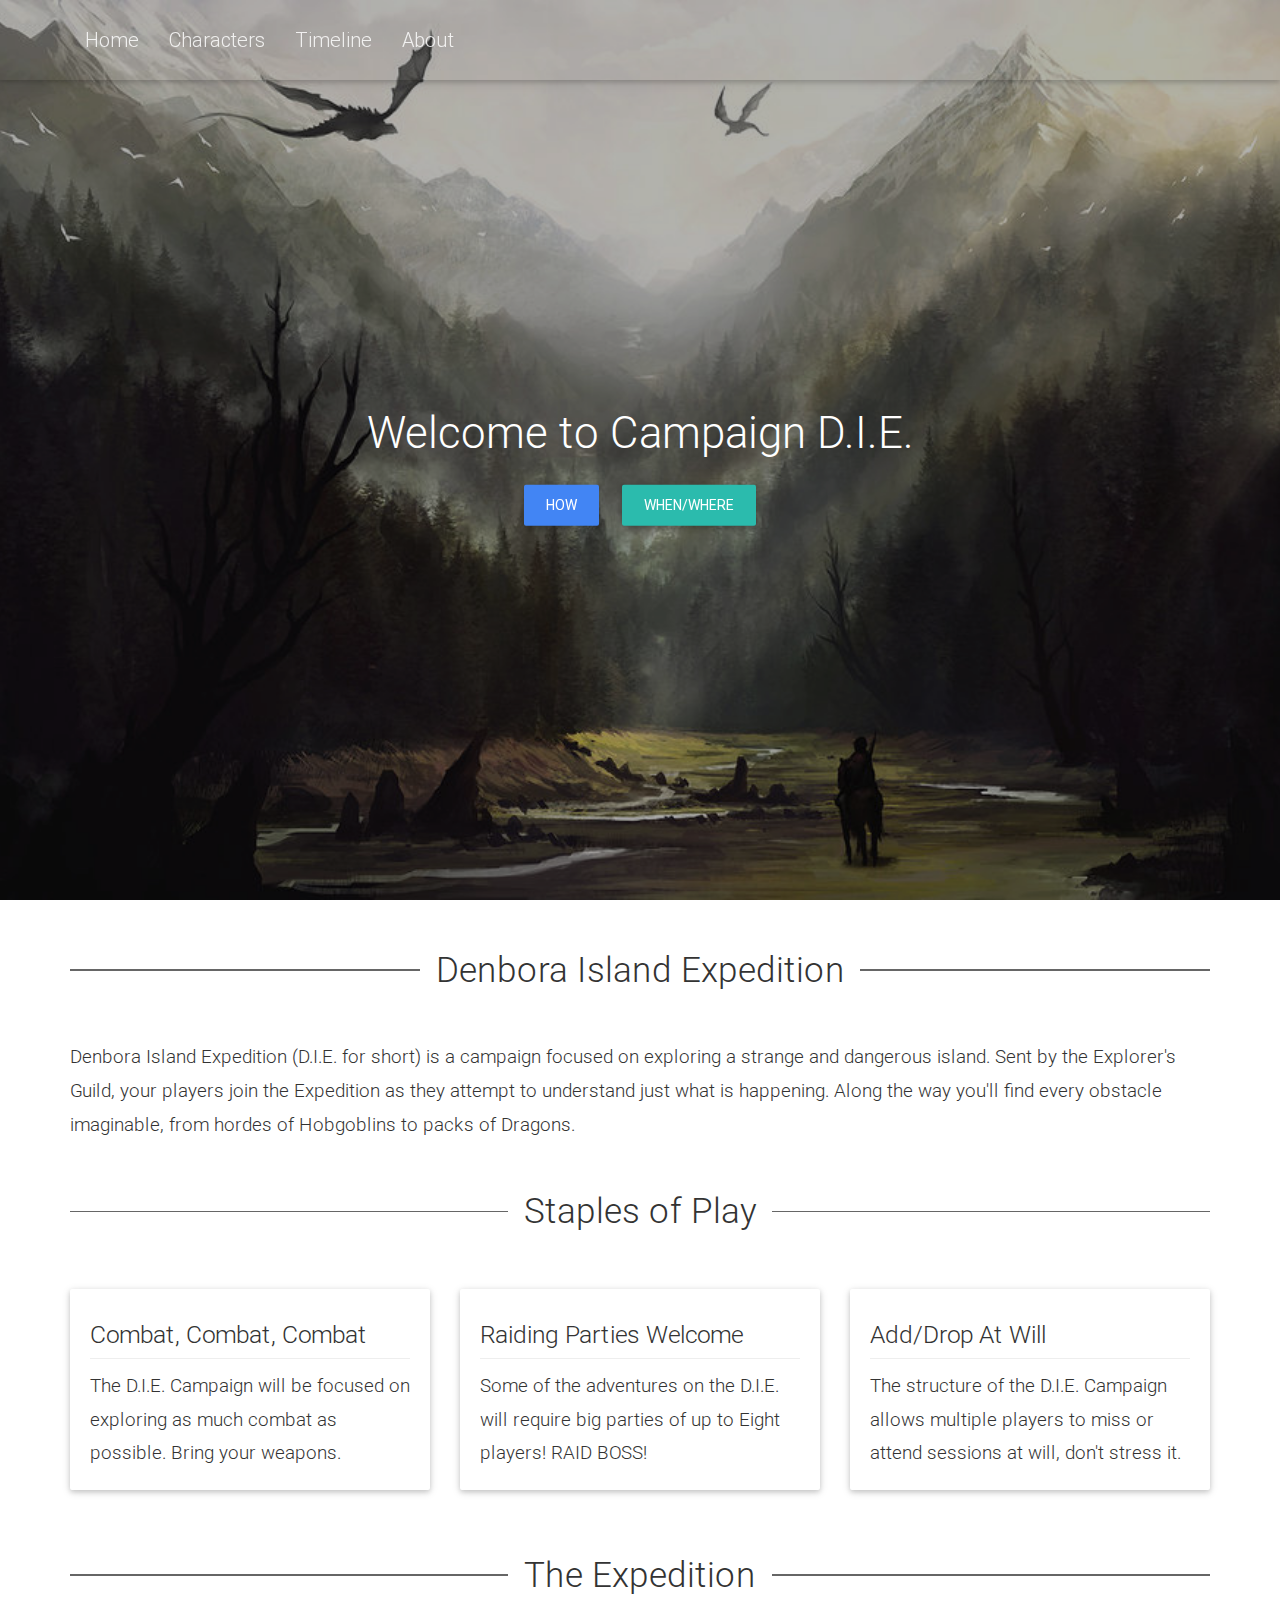
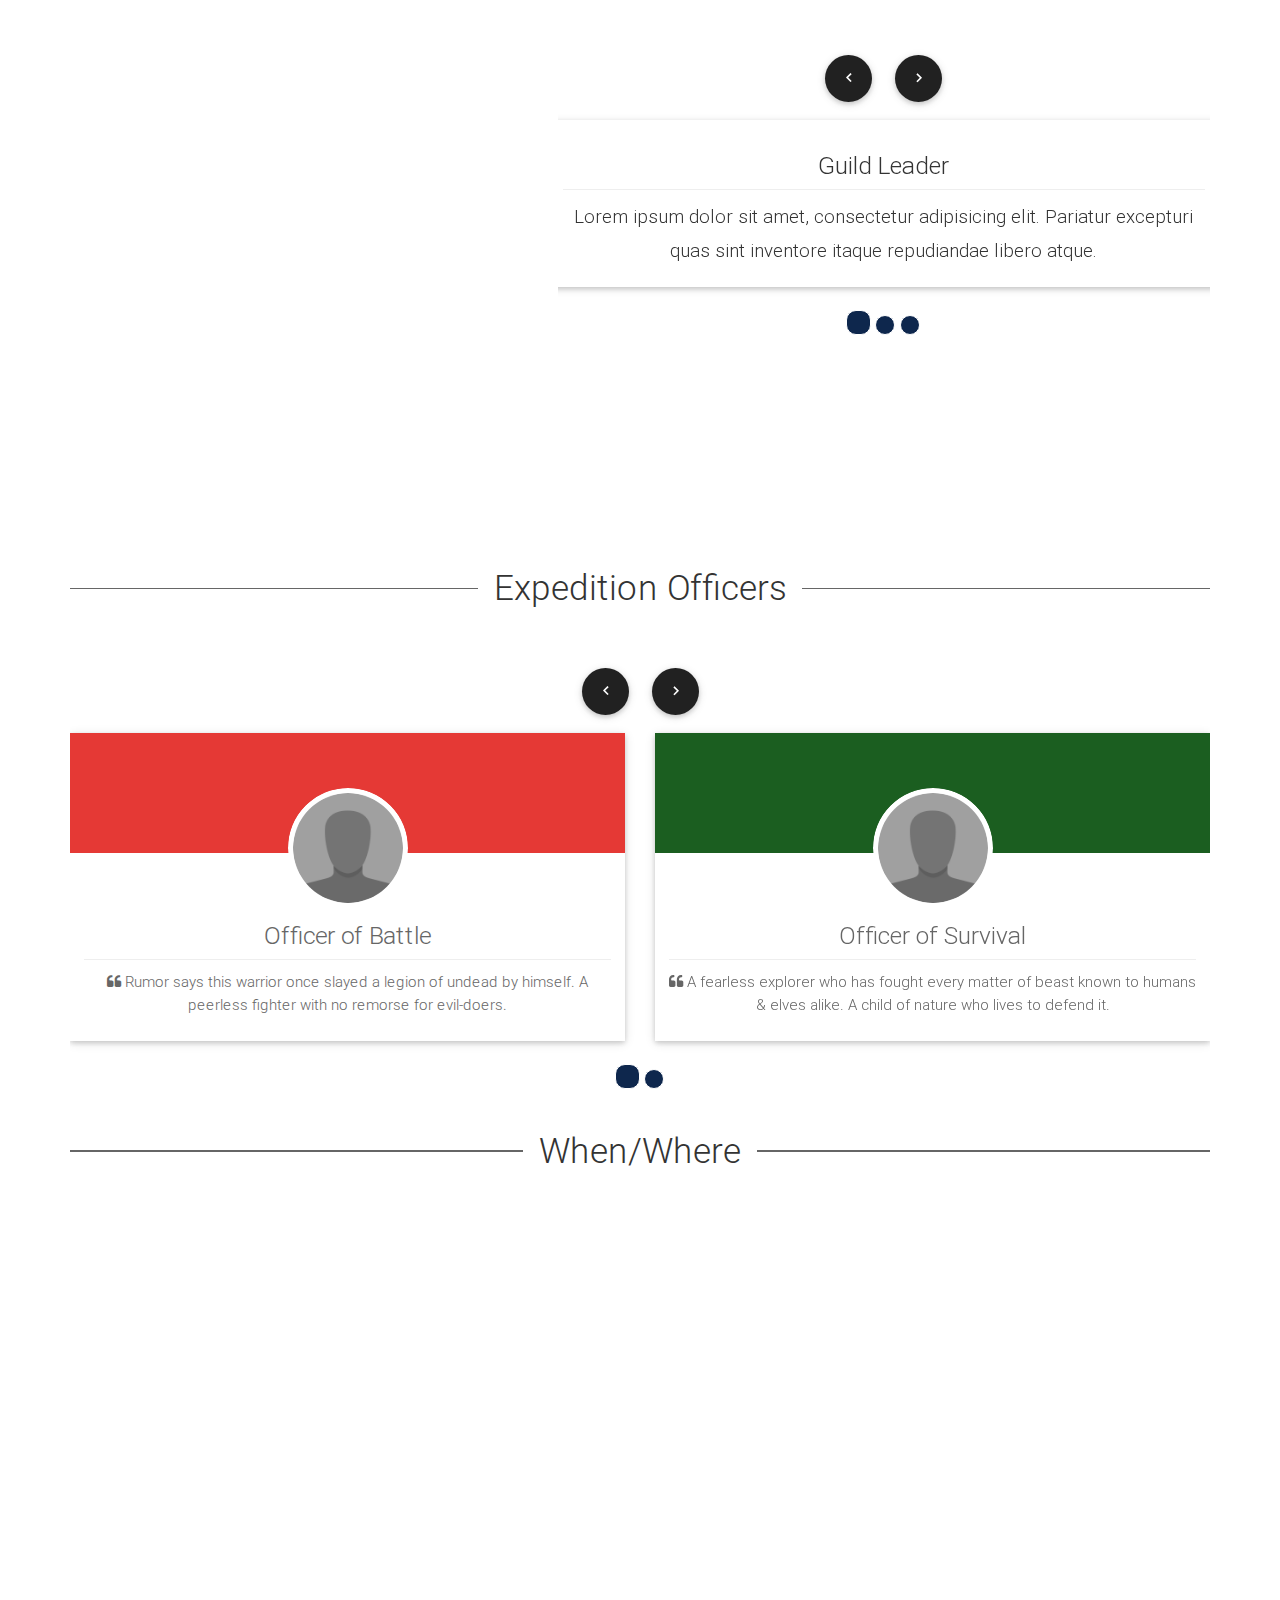
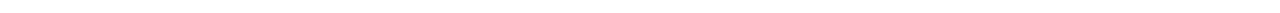
==== index.html @ 0992d79d "Final Layout?" ====
<!DOCTYPE html>
<html lang="en">

<head>
    <meta charset="utf-8">
    <meta http-equiv="X-UA-Compatible" content="IE=edge">
    <meta name="viewport" content="width=device-width, initial-scale=1">
    <title>Material Design for Bootstrap</title>

    <!-- Material Design Icons -->
    <link href="https://fonts.googleapis.com/icon?family=Material+Icons" rel="stylesheet">

    <!-- Font Awesome -->
    <link rel="stylesheet" href="https://maxcdn.bootstrapcdn.com/font-awesome/4.4.0/css/font-awesome.min.css">

    <!-- Bootstrap core CSS -->
    <link href="css/bootstrap.min.css" rel="stylesheet">

    <!-- Material Design Bootstrap -->
    <link href="css/mdb.css" rel="stylesheet">

    <!-- Template styles -->
    <link href="css/style.css" rel="stylesheet">

</head>

<body>

    <!--Navigation-->
    <nav class="navbar navbar-fixed-top z-depth-1" role="navigation">
      <div class="container">
          <div class="navbar-header">
              <button type="button" class="navbar-toggle collapsed" data-toggle="collapse" data-target="#bs-example-navbar-collapse-1">
                  <span class="sr-only">Toggle navigation</span>
                  <span class="icon-bar"></span>
                  <span class="icon-bar"></span>
                  <span class="icon-bar"></span>
              </button>

          </div>
          <div class="collapse navbar-collapse" id="bs-example-navbar-collapse-1">
              <ul class="nav navbar-nav">
                  <li><a href="index.html" class="waves-effect waves-light">Home</i></a></li>
                  <li><a href="characters.html" class="waves-effect waves-light">Characters</a></li>
                  <li><a href="timeline.html" class="waves-effect waves-light">Timeline</a></li>
                  <li><a href="about.html" class="waves-effect waves-light">About</a></li>
              </ul>
          </div>
      </div>
  </nav>
  <!--/.Navigation-->

    <!-- Intro image -->
    <section class="full-bg full-bg-img index-bg-img" id="sec-home">
      <div class="view">
          <div class="mask rgba-black-light">
              <div class="container">
                  <div class="verticalcenter text-center white-text">
                      <h3 class="wow fadeInDown">Welcome to Campaign D.I.E.</h3>
                      <!--Call to action buttons-->
                      <a href="#sec-info" class="btn btn-primary waves-effect waves-light wow fadeInLeft" data-wow-delay="0.2s"></i>How</a>
                      <a href="#sec-location" class="btn btn-default waves-effect waves-light wow fadeInRight" data-wow-delay="0.2s"></i>When/Where</a>
                  </div>
              </div>
          </div>
      </div>
    </section>
    <!--/. Intro image -->

    <!--Main container-->
    <div class="container">

      <!--Section: Welcome-->
      <section id="sec-welcome">
          <div class="divider-new">Denbora Island Expedition</div>
          <div>
            <p>Denbora Island Expedition (D.I.E. for short) is a campaign focused on exploring a strange and dangerous island.
              Sent by the Explorer's Guild, your players join the Expedition as they attempt to understand just what is happening.
              Along the way you'll find every obstacle imaginable, from hordes of Hobgoblins to packs of Dragons.</p>
          </div>

      </section>
      <!--/.Section: Welcome-->

        <!--Section: Best Features-->
        <section id="sec-staples">
            <div class="divider-new">Staples of Play</div>

            <div class="row">

                <!--First columnn-->
                <div class="col-md-4">
                    <!--Image Card-->
                    <div class="card hoverable">
                        <div class="card-image">
                            <div class="view overlay hm-white-slight z-depth-1">
                                <img src="http://mdbootstrap.com/images/reg/reg%20(2).jpg" class="img-responsive" alt="">
                                <a href="#">
                                    <div class="mask waves-effect"></div>
                                </a>
                            </div>
                        </div>
                        <div class="card-content">
                            <h5>Combat, Combat, Combat</h5>
                            <p>The D.I.E. Campaign will be focused on exploring as much combat as possible. Bring your weapons.</p>
                        </div>
                    </div>
                    <!--Image Card-->
                </div>
                <!--/.First columnn-->

                <!--Second columnn-->
                <div class="col-md-4">
                    <!--Image Card-->
                    <div class="card hoverable">
                        <div class="card-image">
                            <div class="view overlay hm-white-slight z-depth-1">
                                <img src="http://mdbootstrap.com/images/reg/reg%20(2).jpg" class="img-responsive" alt="">
                                <a href="#">
                                    <div class="mask waves-effect"></div>
                                </a>
                            </div>
                        </div>
                        <div class="card-content">
                            <h5>Raiding Parties Welcome</h5>
                            <p>Some of the adventures on the D.I.E. will require big parties of up to Eight players! RAID BOSS!</p>
                        </div>
                    </div>
                    <!--Image Card-->
                </div>
                <!--/.Second columnn-->

                <!--Third columnn-->
                <div class="col-md-4">
                    <!--Image Card-->
                    <div class="card hoverable">
                        <div class="card-image">
                            <div class="view overlay hm-white-slight z-depth-1">
                                <img src="http://mdbootstrap.com/images/reg/reg%20(2).jpg" class="img-responsive" alt="">
                                <a href="#">
                                    <div class="mask waves-effect"></div>
                                </a>
                            </div>
                        </div>
                        <div class="card-content">
                            <h5>Add/Drop At Will</h5>
                            <p>The structure of the D.I.E. Campaign allows multiple players to miss or attend sessions at will, don't stress it.</p>
                        </div>
                    </div>
                    <!--Image Card-->
                </div>
                <!--/.Third columnn-->
            </div>

        </section>
        <!--/.Section: Best Features-->

        <!--Section: Detailed info-->

        <section id="sec-info">
            <div class="divider-new">The Expedition</div>
            <div class="row">

                <!--First column-->
                <div class="col-md-5 wow slideInUp">
                    <h4>How does this work?</h4>
                    <hr>
                    <p>Lorem ipsum dolor sit amet, consectetur adipisicing elit. Accusantium ducimus, facilis sit numquam cum accusamus quo, aspernatur sequi perspiciatis obcaecati delectus explicabo corporis, exercitationem et sapiente dicta libero similique. Earum.</p>
                    <br>
                    <p>Lorem ipsum dolor sit amet, consectetur adipisicing elit. Accusantium ducimus, facilis sit numquam cum accusamus quo, aspernatur sequi perspiciatis obcaecati delectus explicabo corporis, exercitationem et sapiente dicta libero similique. Earum.</p>
                </div>
                <!--/.First column-->

                <!--Second column-->
                <div class="col-md-7">

                    <!-- Carousel -->
                    <div id="carousel-multi-item" class="carousel slide multiitem-car carousel-fade">
                        <div class="text-center">
                            <a class="btn-floating btn-small waves-effect waves-light grey darken-4" href="#carousel-multi-item" role="button" data-slide="prev"><i class="material-icons">keyboard_arrow_left</i></a>
                            <a class="btn-floating btn-small waves-effect waves-light grey darken-4" href="#carousel-multi-item" role="button" data-slide="next"><i class="material-icons">keyboard_arrow_right</i></a>
                        </div>
                        <!-- Indicators -->
                        <ol class="carousel-indicators">
                            <li data-target="#carousel-multi-item" data-slide-to="0" class="active">
                            </li>
                            <li data-target="#carousel-multi-item" data-slide-to="1"></li>
                            <li data-target="#carousel-multi-item" data-slide-to="2"></li>
                        </ol>

                        <!-- Wrapper for slides -->
                        <div class="carousel-inner">


                            <!-- First slide -->
                            <div class="item active">
                                <!-- Row -->
                                <div class="row text-center">
                                    <!-- Card -->
                                    <div class="col-sm12 item-card">
                                        <!--Image Card-->
                                        <div class="card hoverable">
                                            <div class="card-image">
                                                <div class="view overlay hm-white-slight z-depth-1">
                                                    <img src="http://mdbootstrap.com/images/reg/reg%20(2).jpg" class="img-responsive" alt="">
                                                    <a href="#">
                                                        <div class="mask waves-effect"></div>
                                                    </a>
                                                </div>
                                            </div>
                                            <div class="card-content">
                                                <h5>Guild Leader</h5>
                                                <p>Lorem ipsum dolor sit amet, consectetur adipisicing elit. Pariatur excepturi quas sint inventore itaque repudiandae libero atque. </p>
                                            </div>
                                        </div>
                                        <!--Image Card-->
                                    </div>
                                    <!-- /.Card -->
                                </div>
                                <!-- /.row -->
                            </div>
                            <!-- /.item -->

                            <!-- Second slide -->
                            <div class="item">
                                <!-- Row -->
                                <div class="row text-center">
                                    <!-- Card -->
                                    <div class="col-sm-12 item-card">
                                        <!--Image Card-->
                                        <div class="card hoverable">
                                            <div class="card-image">
                                                <div class="view overlay hm-white-slight z-depth-1">
                                                    <img src="http://mdbootstrap.com/images/reg/reg%20(24).jpg" class="img-responsive" alt="">
                                                    <a href="#">
                                                        <div class="mask waves-effect"></div>
                                                    </a>
                                                </div>
                                            </div>
                                            <div class="card-content">
                                                <h5>Card title</h5>
                                                <p>Lorem ipsum dolor sit amet, consectetur adipisicing elit. Pariatur excepturi quas sint inventore itaque repudiandae libero atque. </p>
                                            </div>
                                        </div>
                                        <!--Image Card-->
                                    </div>
                                    <!-- /.Card -->
                                </div>
                                <!-- /.row -->
                            </div>
                            <!-- /.item -->

                            <!-- Third slide -->
                            <div class="item">
                                <!-- Row -->
                                <div class="row text-center">
                                    <!-- Card -->
                                    <div class="col-sm-12 item-card">
                                        <!--Image Card-->
                                        <div class="card hoverable">
                                            <div class="card-image">
                                                <div class="view overlay hm-white-slight z-depth-1">
                                                    <img src="http://mdbootstrap.com/images/reg/reg%20(27).jpg" class="img-responsive" alt="">
                                                    <a href="#">
                                                        <div class="mask waves-effect"></div>
                                                    </a>
                                                </div>
                                            </div>
                                            <div class="card-content">
                                                <h5>Card title</h5>
                                                <p>Lorem ipsum dolor sit amet, consectetur adipisicing elit. Pariatur excepturi quas sint inventore itaque repudiandae libero atque. </p>
                                            </div>
                                        </div>
                                        <!--Image Card-->
                                    </div>
                                    <!-- /.Card -->
                                </div>
                                <!-- /.row -->
                            </div>
                            <!-- /.item -->

                        </div>
                        <!-- /.carousel-inner -->

                    </div>
                    <!-- /.carousel -->

                </div>
                <!--/.Second column-->

            </div>

        </section>
        <!--/.Section: Detailed info-->


        <!--Section: Testimonials-->
       <div class="divider-new">Expedition Officers</div>
       <section id="sec-testimonials">
           <!-- Carousel -->
           <div id="testimonials-carousel" class="carousel slide multiitem-car">
               <div class="text-center">
                   <a class="btn-floating btn-small waves-effect waves-light grey darken-4" href="#testimonials-carousel" role="button" data-slide="prev"><i class="material-icons">keyboard_arrow_left</i></a>
                   <a class="btn-floating btn-small waves-effect waves-light grey darken-4" href="#testimonials-carousel" role="button" data-slide="next"><i class="material-icons">keyboard_arrow_right</i></a>
               </div>
               <!-- Indicators -->
               <ol class="carousel-indicators">
                   <li data-target="#testimonials-carousel" data-slide-to="0" class="active">
                   </li>
                   <li data-target="#testimonials-carousel" data-slide-to="1"></li>
               </ol>

               <!-- Wrapper for slides -->
               <div class="carousel-inner">


                   <!-- First slide -->
                   <div class="item active">

                       <!-- Row -->
                       <div class="row text-center">
                           <!-- Card -->
                           <div class="col-sm-6 item-card">
                               <div class="testimonial-card z-depth-1 hoverable">
                                   <div class="card-up red darken-1">
                                   </div>
                                   <div class="avatar"><img src="assets/portraits/unknown.png" class="img-circle img-responsive">
                                   </div>
                                   <div class="card-content">
                                       <h5>Officer of Battle</h5>
                                       <p><i class="fa fa-quote-left"></i> Rumor says this warrior once slayed a legion of undead by himself. A peerless fighter with no remorse for evil-doers. </p></div>
                               </div>
                           </div>
                           <!-- /.Card -->

                           <!-- Card -->
                           <div class="col-sm-6 item-card  hidden-xs">
                               <div class="testimonial-card z-depth-1 hoverable">
                                   <div class="card-up green darken-4">
                                   </div>
                                   <div class="avatar"><img src="assets/portraits/unknown.png" class="img-circle img-responsive">
                                   </div>
                                   <div class="card-content">
                                       <h5>Officer of Survival</h5>
                                       <p><i class="fa fa-quote-left"></i> A fearless explorer who has fought every matter of beast known to humans & elves alike. A child of nature who lives to defend it. </p></div>
                               </div>
                           </div>
                           <!-- /.Card -->
                       </div>
                       <!-- /.row -->

                   </div>
                   <!-- /.item -->

                   <!-- Second slide -->
                   <div class="item">
                       <!-- Row -->
                       <div class="row text-center">
                           <!-- Card -->
                           <div class="col-sm-4 item-card">
                               <div class="testimonial-card z-depth-1 hoverable">
                                   <div class="card-up grey darken-2">
                                   </div>
                                   <div class="avatar"><img src="assets/portraits/unknown.png" class="img-circle img-responsive">
                                   </div>
                                   <div class="card-content">
                                       <h5>Officer of Secrets</h5>
                                       <p><i class="fa fa-quote-left"></i> Vague rumors and whispers suggest the guild has a strange collection of officers...</p>                                   </div>
                               </div>
                           </div>
                           <!-- /.Card -->

                           <!-- Card -->
                           <div class="col-sm-4 item-card  hidden-xs">
                               <div class="testimonial-card z-depth-1 hoverable">
                                   <div class="card-up purple">
                                   </div>
                                   <div class="avatar"><img src="assets/portraits/unknown.png" class="img-circle img-responsive">
                                   </div>
                                   <div class="card-content">
                                       <h5>Officer of Biology</h5>
                                       <p><i class="fa fa-quote-left"></i> Vague rumors and whispers suggest the guild has a strange collection of officers...</p>                                   </div>
                               </div>
                           </div>
                           <!-- /.Card -->

                           <!-- Card -->
                           <div class="col-sm-4 item-card  hidden-xs">
                               <div class="testimonial-card z-depth-1 hoverable">
                                   <div class="card-up yellow darken-3">
                                   </div>
                                   <div class="avatar"><img src="assets/portraits/unknown.png" class="img-circle img-responsive">
                                   </div>
                                   <div class="card-content">
                                       <h5>Officer of the Treasury</h5>
                                       <p><i class="fa fa-quote-left"></i> Vague rumors and whispers suggest the guild has a strange collection of officers...</p>                                   </div>
                               </div>
                           </div>
                           <!-- /.Card -->
                       </div>
                       <!-- /.row -->
                   </div>
                   <!-- /.item -->
               </div>
               <!-- /.carousel-inner -->

           </div>
           <!-- /.carousel -->

       </section>
       <!--Section: Testimonials-->

        <!--Section: Contact-->
        <div class="divider-new">When/Where</div>
        <section id="sec-location">

            <!--Contact Form-->
            <!-- Main forms row -->
            <div class="row wow fadeIn">
                <div class="col-md-8">
                    <div id="map-container" class="card-panel hoverable wow fadeInUp" style="height: 300px"></div>
                </div>
                <!-- Contact details -->
                <div class="col-md-4 text-center">
                    <ul class="contact-data">
                        <li class="wow fadeInUp" data-wow-delay="0.2s"><a href="https://www.google.com/maps/place/meltmedia/@33.4305015,-111.9590827,17z/data=!3m1!4b1!4m2!3m1!1s0x872b123ffa17df11:0x911fa4b39b591145" target="_blank" class="btn-floating btn-small waves-effect waves-light blue-grey"><i class="material-icons">pin_drop</i></a>
                            <p>1255 W Rio Salado Pkwy, Tempe, 85281</p>
                        </li>

                        <li class="wow fadeInUp" data-wow-delay="0.3s"><a class="btn-floating btn-small waves-effect waves-light blue-grey" data-toggle="modal" data-target="#contact-form"><i class="material-icons">query_builder</i></a>
                            <p>Sundays 12-5pm</p>
                        </li>

                        <li class="wow fadeInUp" data-wow-delay="0.4s"><a class="btn-floating btn-small waves-effect waves-light blue-grey" data-toggle="modal" data-target="#contact-form"><i class="material-icons">phone</i></a>
                            <p>480 269 5873</p>
                        </li>
                    </ul>
                </div>
            </div>
            <!--/. Main row -->
        </section>
        <!--Section: Contact-->

        <br>
        <br>
        <br>
    </div>
    <!--/.Main container-->

    <!-- SCRIPTS -->

    <!-- JQuery -->
    <script type="text/javascript" src="js/jquery.min.js"></script>

    <!-- Bootstrap core JavaScript -->
    <script type="text/javascript" src="js/bootstrap.min.js"></script>

    <!-- Material Design Bootstrap -->
    <script type="text/javascript" src="js/mdb.js"></script>

    <!--Google Maps-->
    <script src="http://maps.google.com/maps/api/js?sensor=false"></script>
    <script>
        function init_map() {
            var var_location = new google.maps.LatLng(33.430287, -111.956620);

            var var_mapoptions = {
                center: var_location,
                zoom: 16
            };

            var var_marker = new google.maps.Marker({
                position: var_location,
                map: var_map,
                title: "New York"
            });

            var var_map = new google.maps.Map(document.getElementById("map-container"),
                var_mapoptions);

            var_marker.setMap(var_map);
        }

        google.maps.event.addDomListener(window, 'load', init_map);
    </script>

    <!--Animations initialization-->
    <script>
        new WOW().init();
    </script>

</body>

</html>
---- css/style.css ----
/*!
 *
 *
 * Material Design for Bootstrap
 * www.mdbootstrap.com
 *
 *
 */

html,
body {
  height: 100%;
  margin: 0;
  padding: 0;
}

.base-bg-img {
  background: url("../assets/images/explore.jpg") no-repeat center center fixed;
}

.index-bg-img {
  background: url("../assets/images/mountains.jpg") no-repeat center center fixed;
}

.character-bg-img {
  background: url("../assets/images/party.jpg") no-repeat center center fixed;
}

.full-bg {
  -webkit-background-size: cover;
  -moz-background-size: cover;
  -o-background-size: cover;
  background-size: cover;
  height: 100%;
  width: 100%;
}

@media only screen and (max-width: 768px) {
  .full-bg-img, .view {
    height: auto;
    position: relative;
    text-align: center;
  }

.full-bg .verticalcenter, .view .verticalcenter {
    top: none;
    margin-top: 40px;
    -webkit-transform: none;
    -o-transform: none;
    transform: none;
  }
  .full-bg .container, .view .container {
    padding-top: 30px;
  }
}

.top-nav-collapse {
  background-color: #00796b;
}

.top-nav-collapse .nav li a {
  color: #fff;
}

@media only screen and (max-width: 768px) {
  .navbar {
    background-color: #405C84;
  }
  .navbar .navbar-nav > li > a {
    padding-top: 10px;
    padding-bottom: 10px;
    color: #fff;
  }
}

.pt-color {
  background-color: #405C84 !important;
}

.st-color {
  background-color: #0E274D !important;
}

.btn-ptc {
  background-color: #405C84 !important;
}

.btn-ptc:hover {
  background-color: #5174a6 !important;
}

.btn-ptc:focus {
  background-color: #5174a6 !important;
}

.btn-stc {
  background-color: #0E274D !important;
}

.btn-stc:hover {
  background-color: #163d78 !important;
}

.btn-stc:focus {
  background-color: #163d78 !important;
}

.btn-floating,
.carousel-indicators li {
  background-color: #0E274D !important;
}

.testimonial-card, .character-card {
    margin: .5rem 0 1rem;
    position: relative;
    background-color: #fff
}

.testimonial-card .avatar {
    border-radius: 50%;
    display: block;
    margin: -65px auto 0;
    width: 120px
}

.testimonial-card .avatar img, .character-card .avatar img{
    border: 5px solid #fff;
    background: #FFF;
    width: 100%
}

.testimonial-card .card-content {
    padding: 1em;
    color: #666;
    background-color: #fff;
    text-align: center
}

.character-card .card-content {
    padding: 1em;
    color: #666;
    background-color: #fff;
    text-align: center;
}

.testimonial-card .card-content h5 {
    margin-top: 0;
    padding-bottom: 10px;
    border-bottom: 1px solid #eee
}

.testimonial-card .card-content p,.character-card .card-content p  {
    font-size: 15px;
    line-height: 1.571428;
    font-weight: 300
}

.testimonial-card .avatar, .testimonial-card .card-up {
    overflow: hidden;
    height: 120px;
}

.character-card .avatar, .character-card .card-up {
    overflow: hidden;
    height: 120px;
}

.character-card .avatar {
    border-radius: 50%;
    display: block;
    margin: -85px auto 0;
    width: 120px;
}

.character-card .card-avatar h5 {
    padding-bottom: 10px;
    padding-top: 10px;
}

.character-card .card-content h5 {
  margin-top: 0;
  padding-bottom: 10px;
  border-bottom: 1px solid #eee
}

.multiitem-car {
    margin-bottom: 5em;
}

.multiitem-car .carousel-indicators {
    margin-bottom: -2em;
}

.multiitem-car .carousel-indicators .active {
    height: 25px;
    width: 25px;
    background-color: #000;
}

.multiitem-car .carousel-indicators li {
    height: 20px;
    width: 20px;
    background-color: #000;
    margin-bottom: -30px;
}
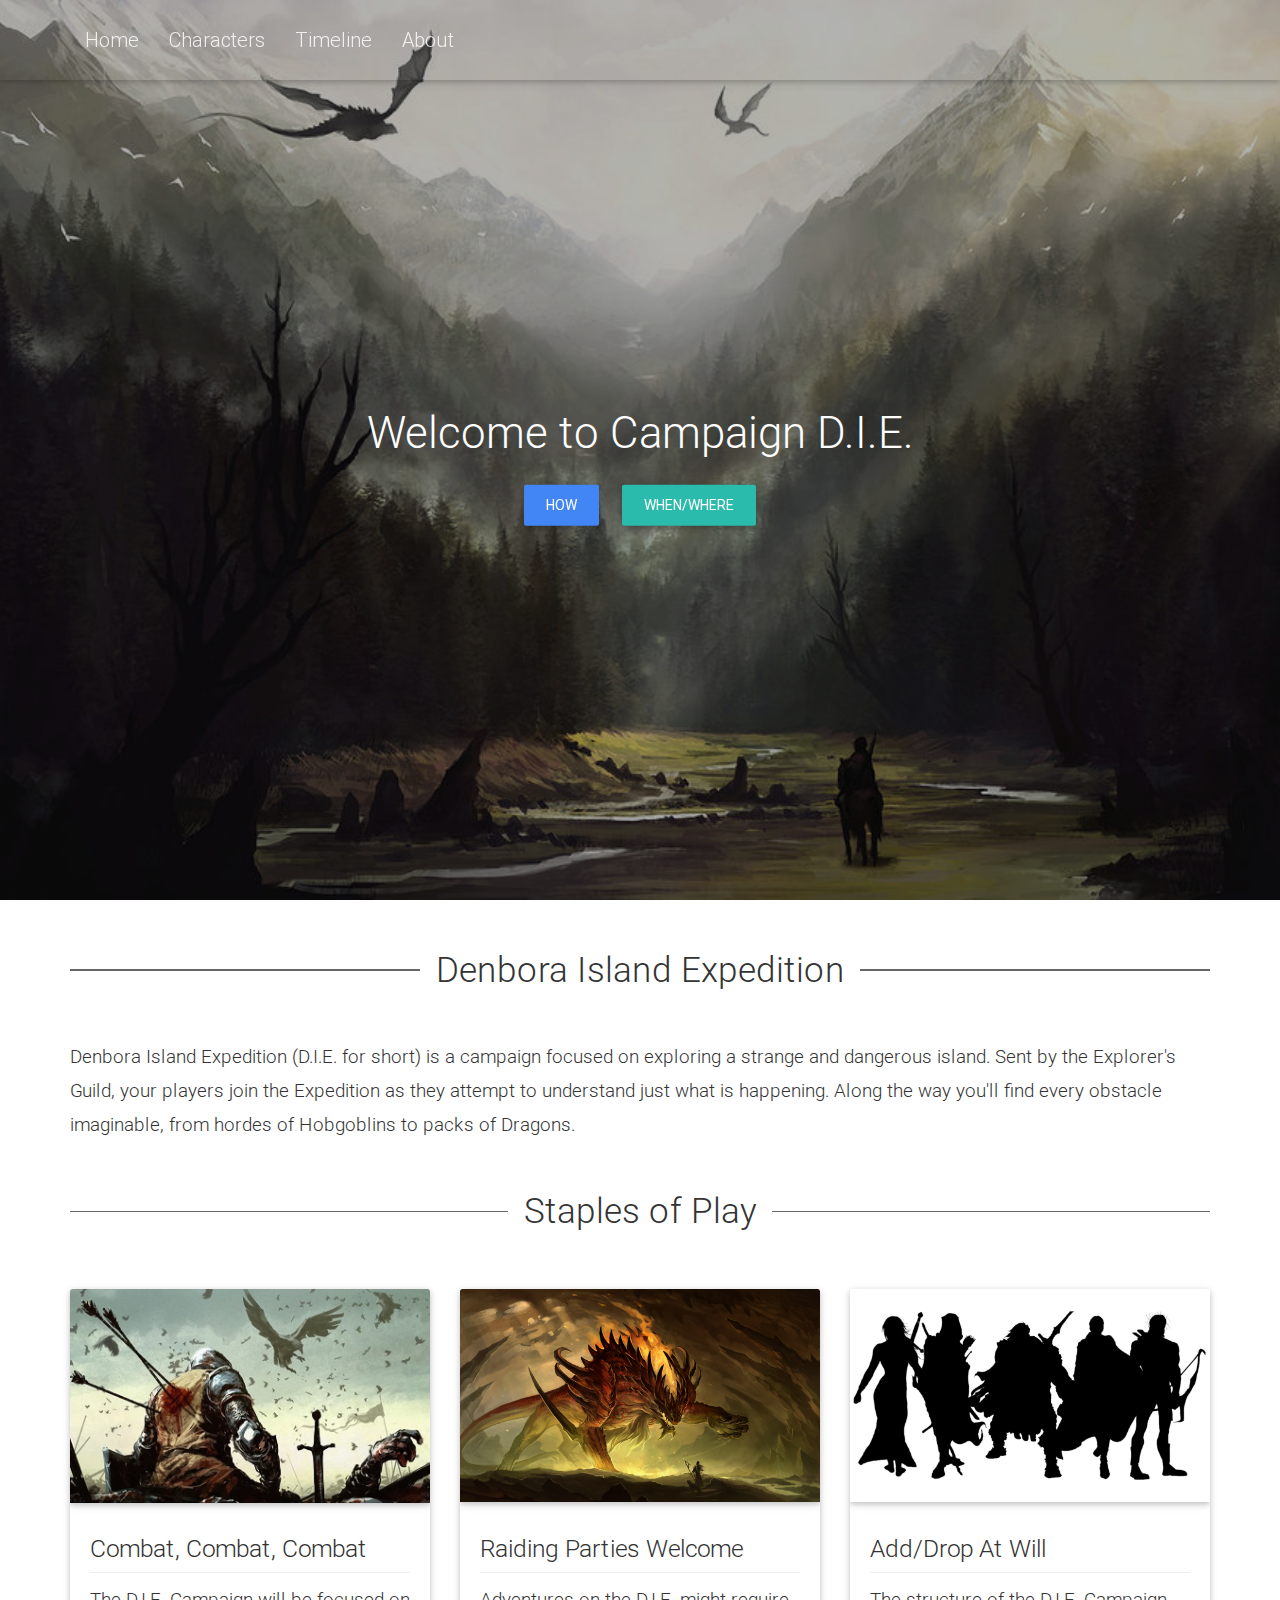
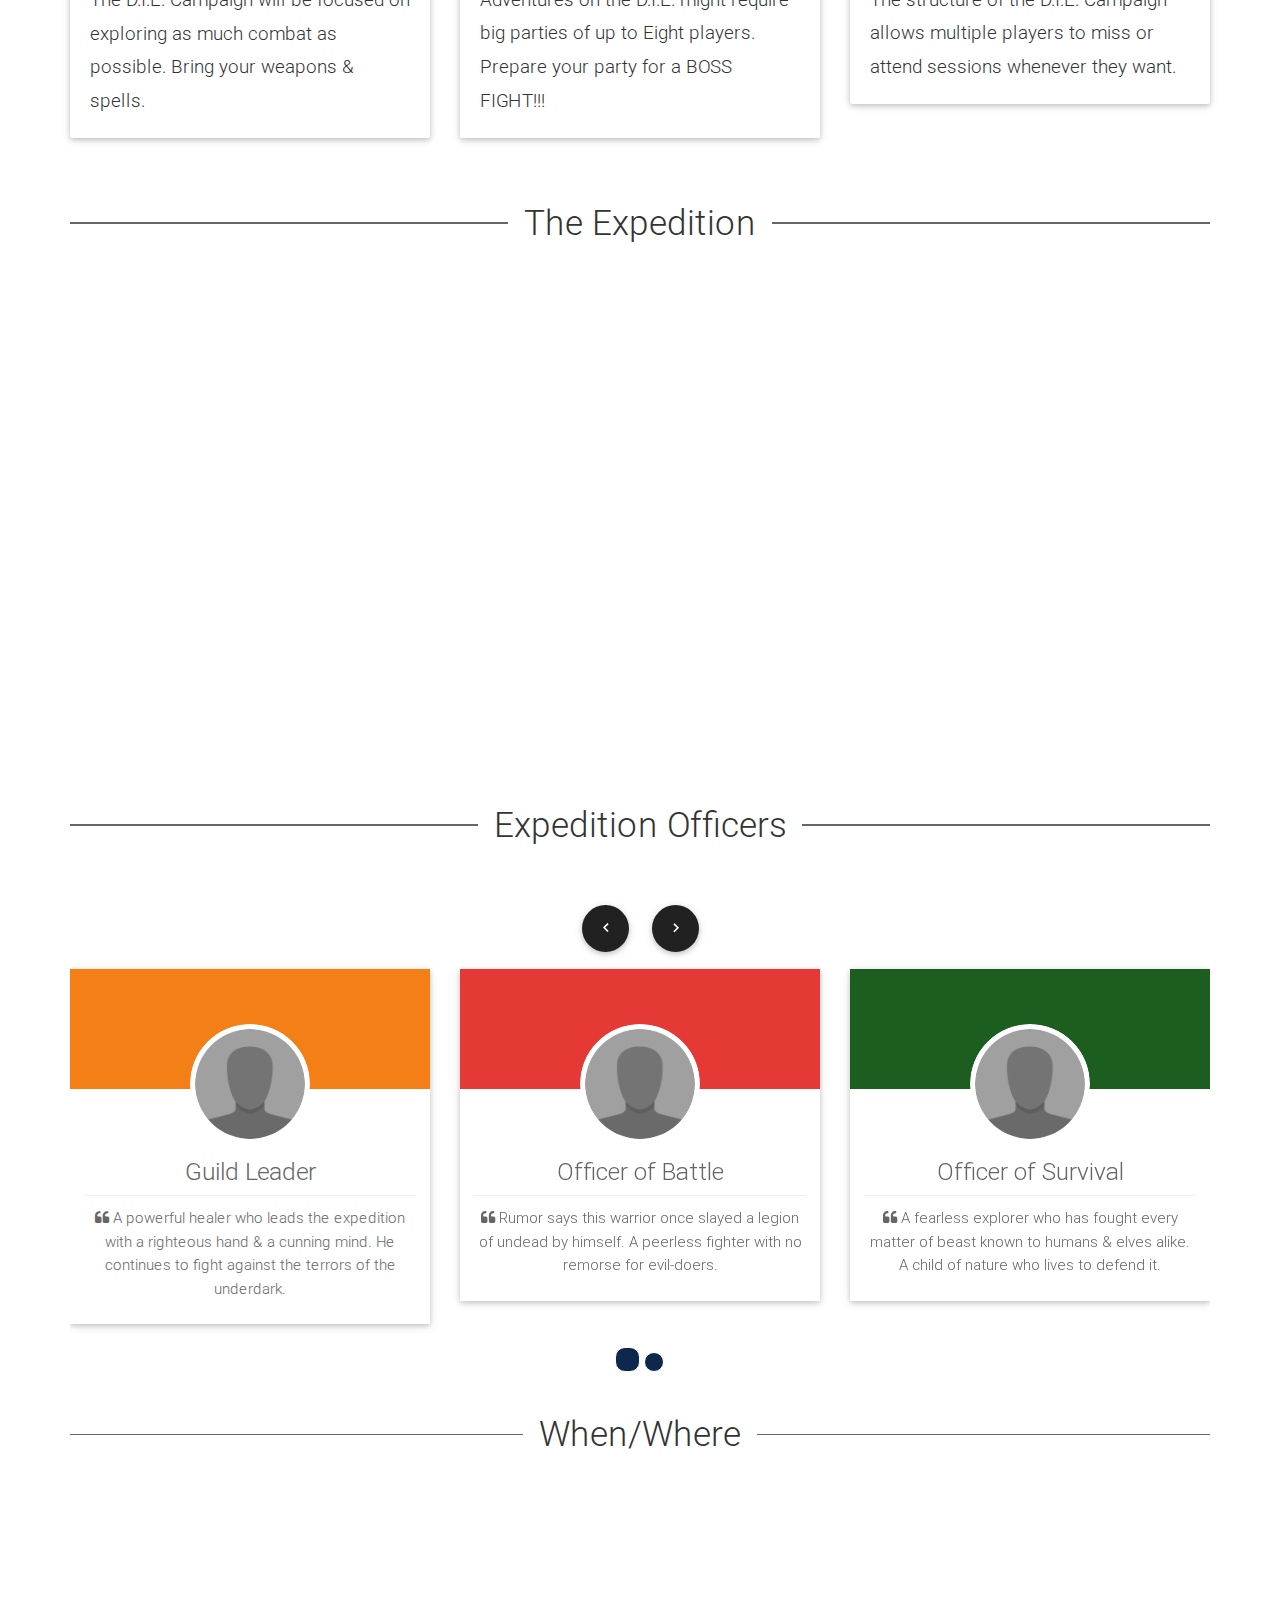
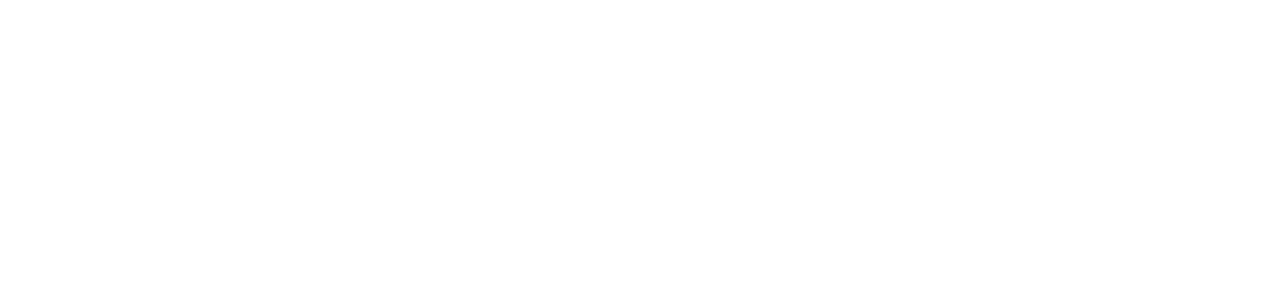
==== commit bfae7068: "Final Touches" ====
--- a/index.html
+++ b/index.html
@@ -9,6 +9,8 @@
 
     <!-- Material Design Icons -->
     <link href="https://fonts.googleapis.com/icon?family=Material+Icons" rel="stylesheet">
+
+    <link rel='shortcut icon' type='image/x-icon' href='/favicon.ico' />
 
     <!-- Font Awesome -->
     <link rel="stylesheet" href="https://maxcdn.bootstrapcdn.com/font-awesome/4.4.0/css/font-awesome.min.css">
@@ -94,7 +96,7 @@
                     <div class="card hoverable">
                         <div class="card-image">
                             <div class="view overlay hm-white-slight z-depth-1">
-                                <img src="http://mdbootstrap.com/images/reg/reg%20(2).jpg" class="img-responsive" alt="">
+                                <img src="assets/images/combat4.jpg" class="img-responsive" alt="">
                                 <a href="#">
                                     <div class="mask waves-effect"></div>
                                 </a>
@@ -102,7 +104,7 @@
                         </div>
                         <div class="card-content">
                             <h5>Combat, Combat, Combat</h5>
-                            <p>The D.I.E. Campaign will be focused on exploring as much combat as possible. Bring your weapons.</p>
+                            <p>The D.I.E. Campaign will be focused on exploring as much combat as possible. Bring your weapons & spells.</p>
                         </div>
                     </div>
                     <!--Image Card-->
@@ -115,7 +117,7 @@
                     <div class="card hoverable">
                         <div class="card-image">
                             <div class="view overlay hm-white-slight z-depth-1">
-                                <img src="http://mdbootstrap.com/images/reg/reg%20(2).jpg" class="img-responsive" alt="">
+                                <img src="assets/images/boss.jpg" class="img-responsive" alt="">
                                 <a href="#">
                                     <div class="mask waves-effect"></div>
                                 </a>
@@ -123,7 +125,7 @@
                         </div>
                         <div class="card-content">
                             <h5>Raiding Parties Welcome</h5>
-                            <p>Some of the adventures on the D.I.E. will require big parties of up to Eight players! RAID BOSS!</p>
+                            <p>Adventures on the D.I.E. might require big parties of up to Eight players. Prepare your party for a BOSS FIGHT!!!</p>
                         </div>
                     </div>
                     <!--Image Card-->
@@ -136,7 +138,7 @@
                     <div class="card hoverable">
                         <div class="card-image">
                             <div class="view overlay hm-white-slight z-depth-1">
-                                <img src="http://mdbootstrap.com/images/reg/reg%20(2).jpg" class="img-responsive" alt="">
+                                <img src="assets/images/officer-silhouette.jpg" class="img-responsive" alt="">
                                 <a href="#">
                                     <div class="mask waves-effect"></div>
                                 </a>
@@ -144,7 +146,7 @@
                         </div>
                         <div class="card-content">
                             <h5>Add/Drop At Will</h5>
-                            <p>The structure of the D.I.E. Campaign allows multiple players to miss or attend sessions at will, don't stress it.</p>
+                            <p>The structure of the D.I.E. Campaign allows multiple players to miss or attend sessions whenever they want.</p>
                         </div>
                     </div>
                     <!--Image Card-->
@@ -162,134 +164,53 @@
             <div class="row">
 
                 <!--First column-->
-                <div class="col-md-5 wow slideInUp">
+                <div class="col-md-5 wow slideInUp text-center">
                     <h4>How does this work?</h4>
                     <hr>
-                    <p>Lorem ipsum dolor sit amet, consectetur adipisicing elit. Accusantium ducimus, facilis sit numquam cum accusamus quo, aspernatur sequi perspiciatis obcaecati delectus explicabo corporis, exercitationem et sapiente dicta libero similique. Earum.</p>
+                    <p>5th Edition D&D</p>
                     <br>
-                    <p>Lorem ipsum dolor sit amet, consectetur adipisicing elit. Accusantium ducimus, facilis sit numquam cum accusamus quo, aspernatur sequi perspiciatis obcaecati delectus explicabo corporis, exercitationem et sapiente dicta libero similique. Earum.</p>
+                    <p>Standard Rules</p>
+                    <br>
+                    <p>4-8 Players</p>
+                    <br>
+                    <p>Weekly Sessions</p>
+                    <br>
+                    <p>Dice rolling?</p>
+                    <br>
+                    <p>My First Campaign!</p>
                 </div>
                 <!--/.First column-->
 
                 <!--Second column-->
-                <div class="col-md-7">
-
-                    <!-- Carousel -->
-                    <div id="carousel-multi-item" class="carousel slide multiitem-car carousel-fade">
-                        <div class="text-center">
-                            <a class="btn-floating btn-small waves-effect waves-light grey darken-4" href="#carousel-multi-item" role="button" data-slide="prev"><i class="material-icons">keyboard_arrow_left</i></a>
-                            <a class="btn-floating btn-small waves-effect waves-light grey darken-4" href="#carousel-multi-item" role="button" data-slide="next"><i class="material-icons">keyboard_arrow_right</i></a>
-                        </div>
-                        <!-- Indicators -->
-                        <ol class="carousel-indicators">
-                            <li data-target="#carousel-multi-item" data-slide-to="0" class="active">
-                            </li>
-                            <li data-target="#carousel-multi-item" data-slide-to="1"></li>
-                            <li data-target="#carousel-multi-item" data-slide-to="2"></li>
-                        </ol>
-
-                        <!-- Wrapper for slides -->
-                        <div class="carousel-inner">
-
-
-                            <!-- First slide -->
-                            <div class="item active">
-                                <!-- Row -->
-                                <div class="row text-center">
-                                    <!-- Card -->
-                                    <div class="col-sm12 item-card">
-                                        <!--Image Card-->
-                                        <div class="card hoverable">
-                                            <div class="card-image">
-                                                <div class="view overlay hm-white-slight z-depth-1">
-                                                    <img src="http://mdbootstrap.com/images/reg/reg%20(2).jpg" class="img-responsive" alt="">
-                                                    <a href="#">
-                                                        <div class="mask waves-effect"></div>
-                                                    </a>
-                                                </div>
-                                            </div>
-                                            <div class="card-content">
-                                                <h5>Guild Leader</h5>
-                                                <p>Lorem ipsum dolor sit amet, consectetur adipisicing elit. Pariatur excepturi quas sint inventore itaque repudiandae libero atque. </p>
-                                            </div>
-                                        </div>
-                                        <!--Image Card-->
-                                    </div>
-                                    <!-- /.Card -->
-                                </div>
-                                <!-- /.row -->
-                            </div>
-                            <!-- /.item -->
-
-                            <!-- Second slide -->
-                            <div class="item">
-                                <!-- Row -->
-                                <div class="row text-center">
-                                    <!-- Card -->
-                                    <div class="col-sm-12 item-card">
-                                        <!--Image Card-->
-                                        <div class="card hoverable">
-                                            <div class="card-image">
-                                                <div class="view overlay hm-white-slight z-depth-1">
-                                                    <img src="http://mdbootstrap.com/images/reg/reg%20(24).jpg" class="img-responsive" alt="">
-                                                    <a href="#">
-                                                        <div class="mask waves-effect"></div>
-                                                    </a>
-                                                </div>
-                                            </div>
-                                            <div class="card-content">
-                                                <h5>Card title</h5>
-                                                <p>Lorem ipsum dolor sit amet, consectetur adipisicing elit. Pariatur excepturi quas sint inventore itaque repudiandae libero atque. </p>
-                                            </div>
-                                        </div>
-                                        <!--Image Card-->
-                                    </div>
-                                    <!-- /.Card -->
-                                </div>
-                                <!-- /.row -->
-                            </div>
-                            <!-- /.item -->
-
-                            <!-- Third slide -->
-                            <div class="item">
-                                <!-- Row -->
-                                <div class="row text-center">
-                                    <!-- Card -->
-                                    <div class="col-sm-12 item-card">
-                                        <!--Image Card-->
-                                        <div class="card hoverable">
-                                            <div class="card-image">
-                                                <div class="view overlay hm-white-slight z-depth-1">
-                                                    <img src="http://mdbootstrap.com/images/reg/reg%20(27).jpg" class="img-responsive" alt="">
-                                                    <a href="#">
-                                                        <div class="mask waves-effect"></div>
-                                                    </a>
-                                                </div>
-                                            </div>
-                                            <div class="card-content">
-                                                <h5>Card title</h5>
-                                                <p>Lorem ipsum dolor sit amet, consectetur adipisicing elit. Pariatur excepturi quas sint inventore itaque repudiandae libero atque. </p>
-                                            </div>
-                                        </div>
-                                        <!--Image Card-->
-                                    </div>
-                                    <!-- /.Card -->
-                                </div>
-                                <!-- /.row -->
-                            </div>
-                            <!-- /.item -->
-
-                        </div>
-                        <!-- /.carousel-inner -->
-
-                    </div>
-                    <!-- /.carousel -->
-
+                <div class="col-md-7 wow slideInRight">
+                  <!-- Row -->
+                  <div class="row text-center">
+                      <!-- Card -->
+                      <div class="col-sm8 col-sm-offset-2 item-card">
+                          <!--Image Card-->
+                          <div class="card hoverable">
+                              <div class="card-image">
+                                  <div class="view overlay hm-white-slight z-depth-1">
+                                      <img src="assets/images/combat3.jpg" class="img-responsive" alt="">
+                                      <a href="characters.html">
+                                          <div class="mask waves-effect"></div>
+                                      </a>
+                                  </div>
+                              </div>
+                              <div class="card-content">
+                                  <h5>Variety of Characters</h5>
+                                  <p>Joining the Campaign is easy, you can pick one of the playable characters or you can roll your own.
+                                    <a href="characters.html">Click here for more info.</a></p>
+                              </div>
+                          </div>
+                          <!--Image Card-->
+                      </div>
+                      <!-- /.Card -->
+                  </div>
+                  <!-- /.row -->
                 </div>
                 <!--/.Second column-->
-
             </div>
-
         </section>
         <!--/.Section: Detailed info-->
 
@@ -320,7 +241,21 @@
                        <!-- Row -->
                        <div class="row text-center">
                            <!-- Card -->
-                           <div class="col-sm-6 item-card">
+                           <div class="col-sm-4 item-card">
+                               <div class="testimonial-card z-depth-1 hoverable">
+                                   <div class="card-up yellow darken-4">
+                                   </div>
+                                   <div class="avatar"><img src="assets/portraits/unknown.png" class="img-circle img-responsive">
+                                   </div>
+                                   <div class="card-content">
+                                       <h5>Guild Leader</h5>
+                                       <p><i class="fa fa-quote-left"></i> A powerful healer who leads the expedition with a righteous hand & a cunning mind. He continues to fight against the terrors of the underdark.</p></div>
+                               </div>
+                           </div>
+                           <!-- /.Card -->
+
+                           <!-- Card -->
+                           <div class="col-sm-4 item-card">
                                <div class="testimonial-card z-depth-1 hoverable">
                                    <div class="card-up red darken-1">
                                    </div>
@@ -334,7 +269,7 @@
                            <!-- /.Card -->
 
                            <!-- Card -->
-                           <div class="col-sm-6 item-card  hidden-xs">
+                           <div class="col-sm-4 item-card  hidden-xs">
                                <div class="testimonial-card z-depth-1 hoverable">
                                    <div class="card-up green darken-4">
                                    </div>
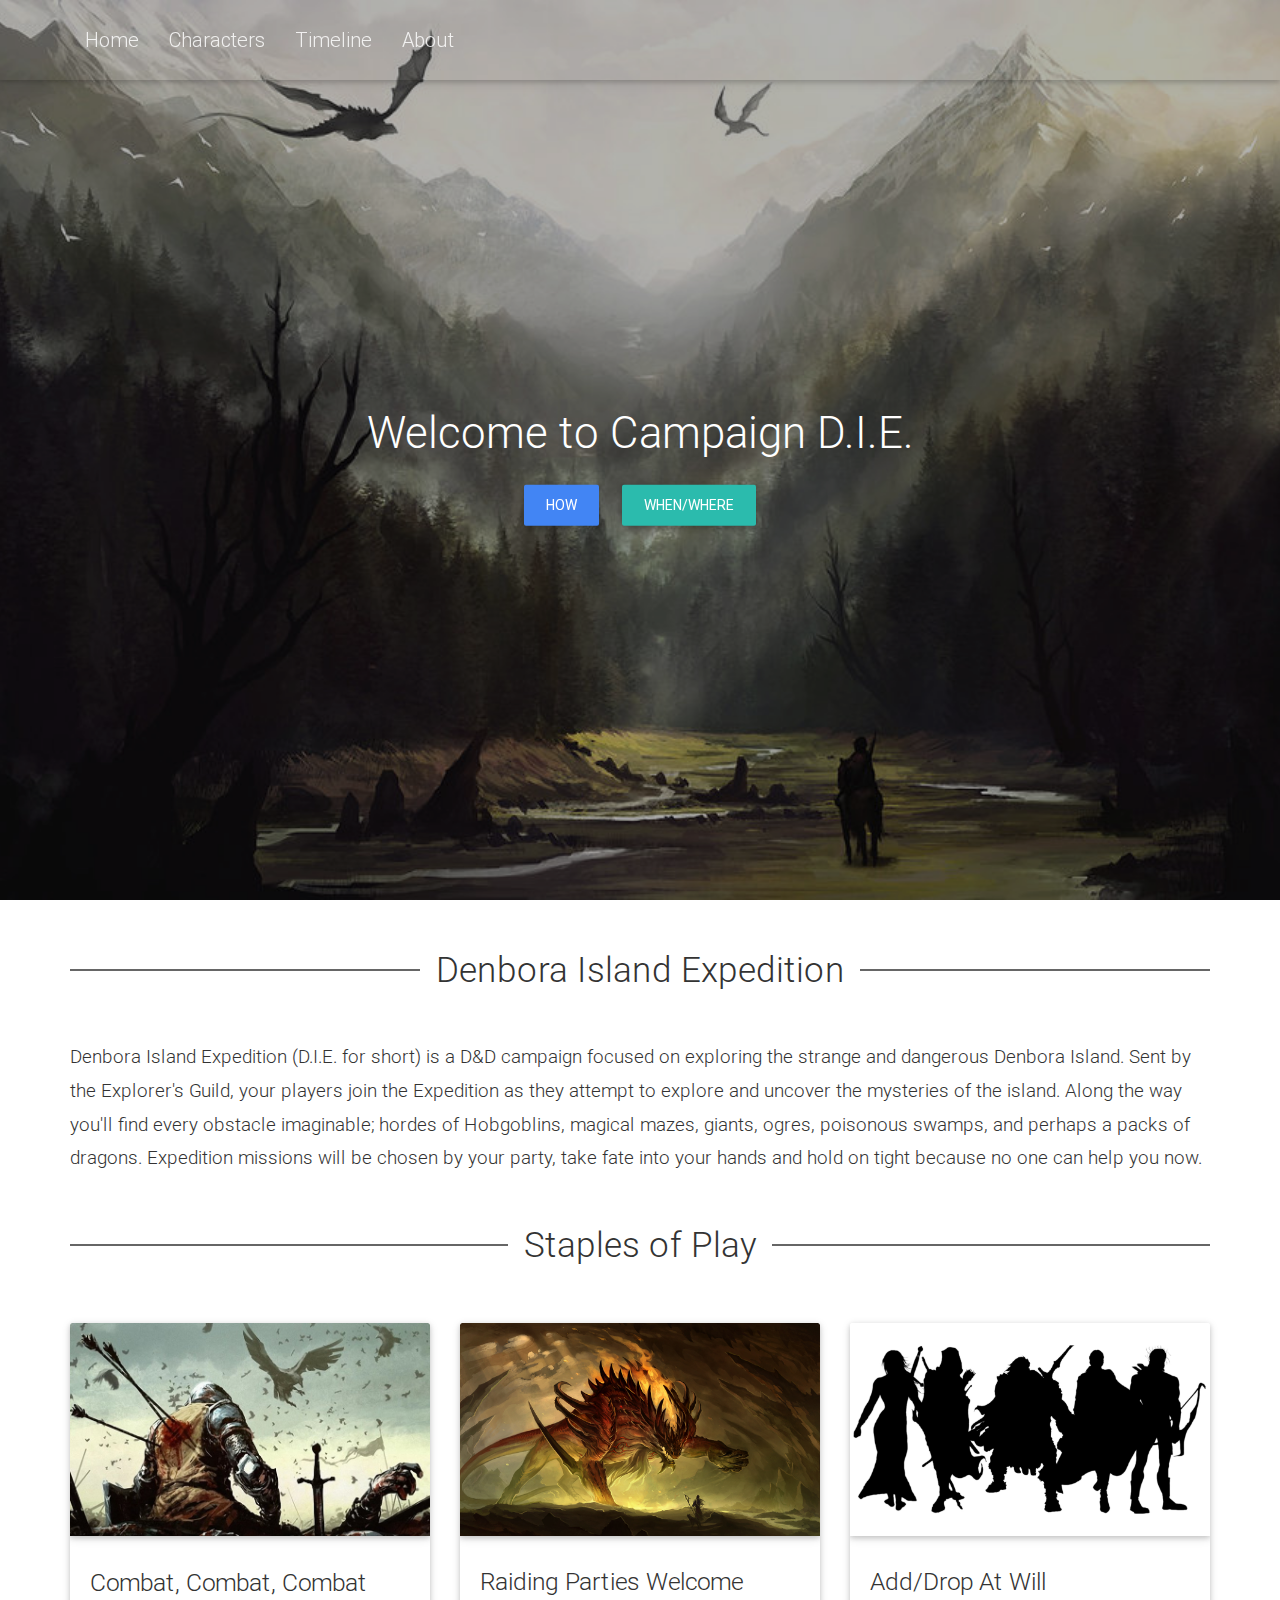
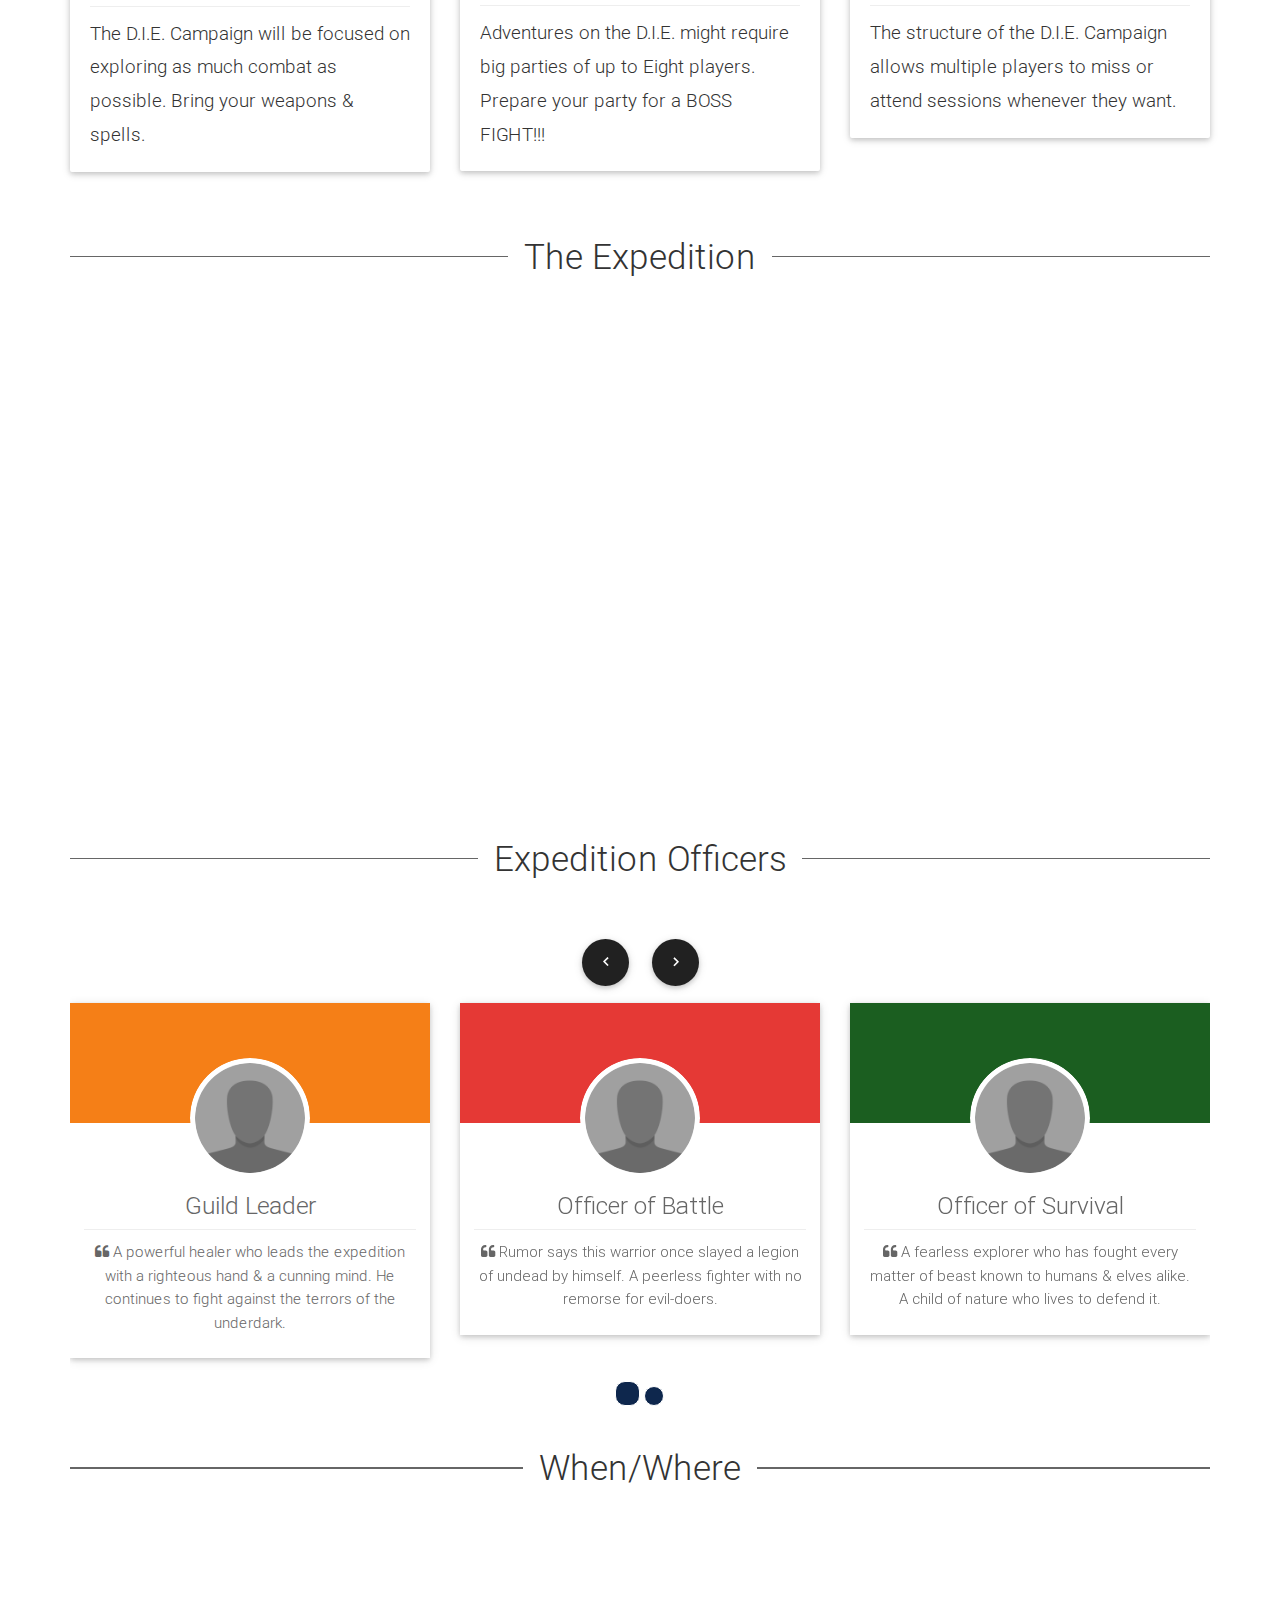
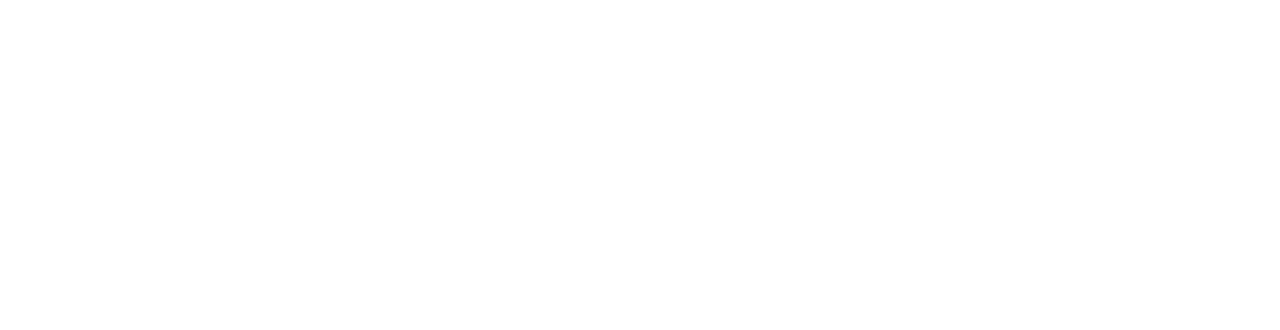
==== commit f8a59d9f: "Copy & Title Updates" ====
--- a/index.html
+++ b/index.html
@@ -5,7 +5,7 @@
     <meta charset="utf-8">
     <meta http-equiv="X-UA-Compatible" content="IE=edge">
     <meta name="viewport" content="width=device-width, initial-scale=1">
-    <title>Material Design for Bootstrap</title>
+    <title>Denbora Island Expedition</title>
 
     <!-- Material Design Icons -->
     <link href="https://fonts.googleapis.com/icon?family=Material+Icons" rel="stylesheet">
@@ -76,9 +76,10 @@
       <section id="sec-welcome">
           <div class="divider-new">Denbora Island Expedition</div>
           <div>
-            <p>Denbora Island Expedition (D.I.E. for short) is a campaign focused on exploring a strange and dangerous island.
-              Sent by the Explorer's Guild, your players join the Expedition as they attempt to understand just what is happening.
-              Along the way you'll find every obstacle imaginable, from hordes of Hobgoblins to packs of Dragons.</p>
+            <p>Denbora Island Expedition (D.I.E. for short) is a D&D campaign focused on exploring the strange and dangerous Denbora Island.
+              Sent by the Explorer's Guild, your players join the Expedition as they attempt to explore and uncover the mysteries of the island.
+              Along the way you'll find every obstacle imaginable; hordes of Hobgoblins, magical mazes, giants, ogres, poisonous swamps, and perhaps a packs of dragons.
+              Expedition missions will be chosen by your party, take fate into your hands and hold on tight because no one can help you now.</p>
           </div>
 
       </section>
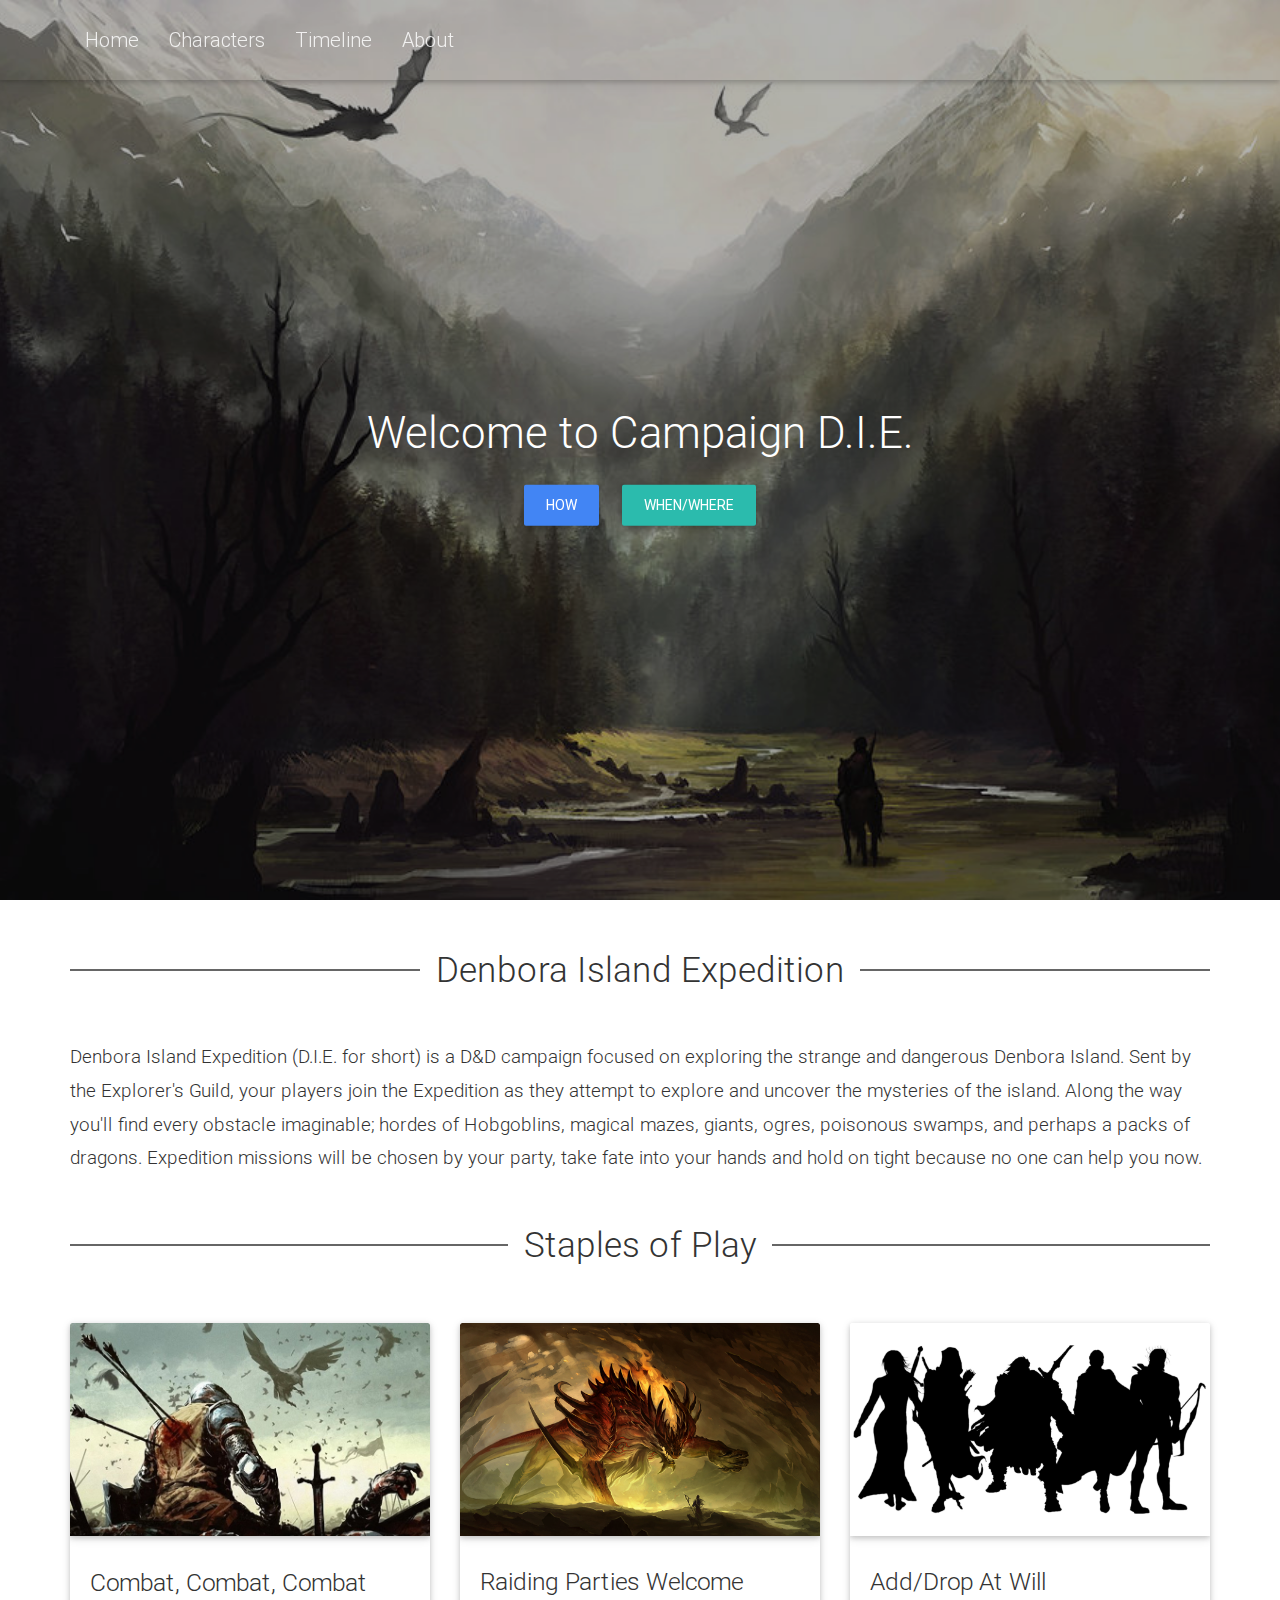
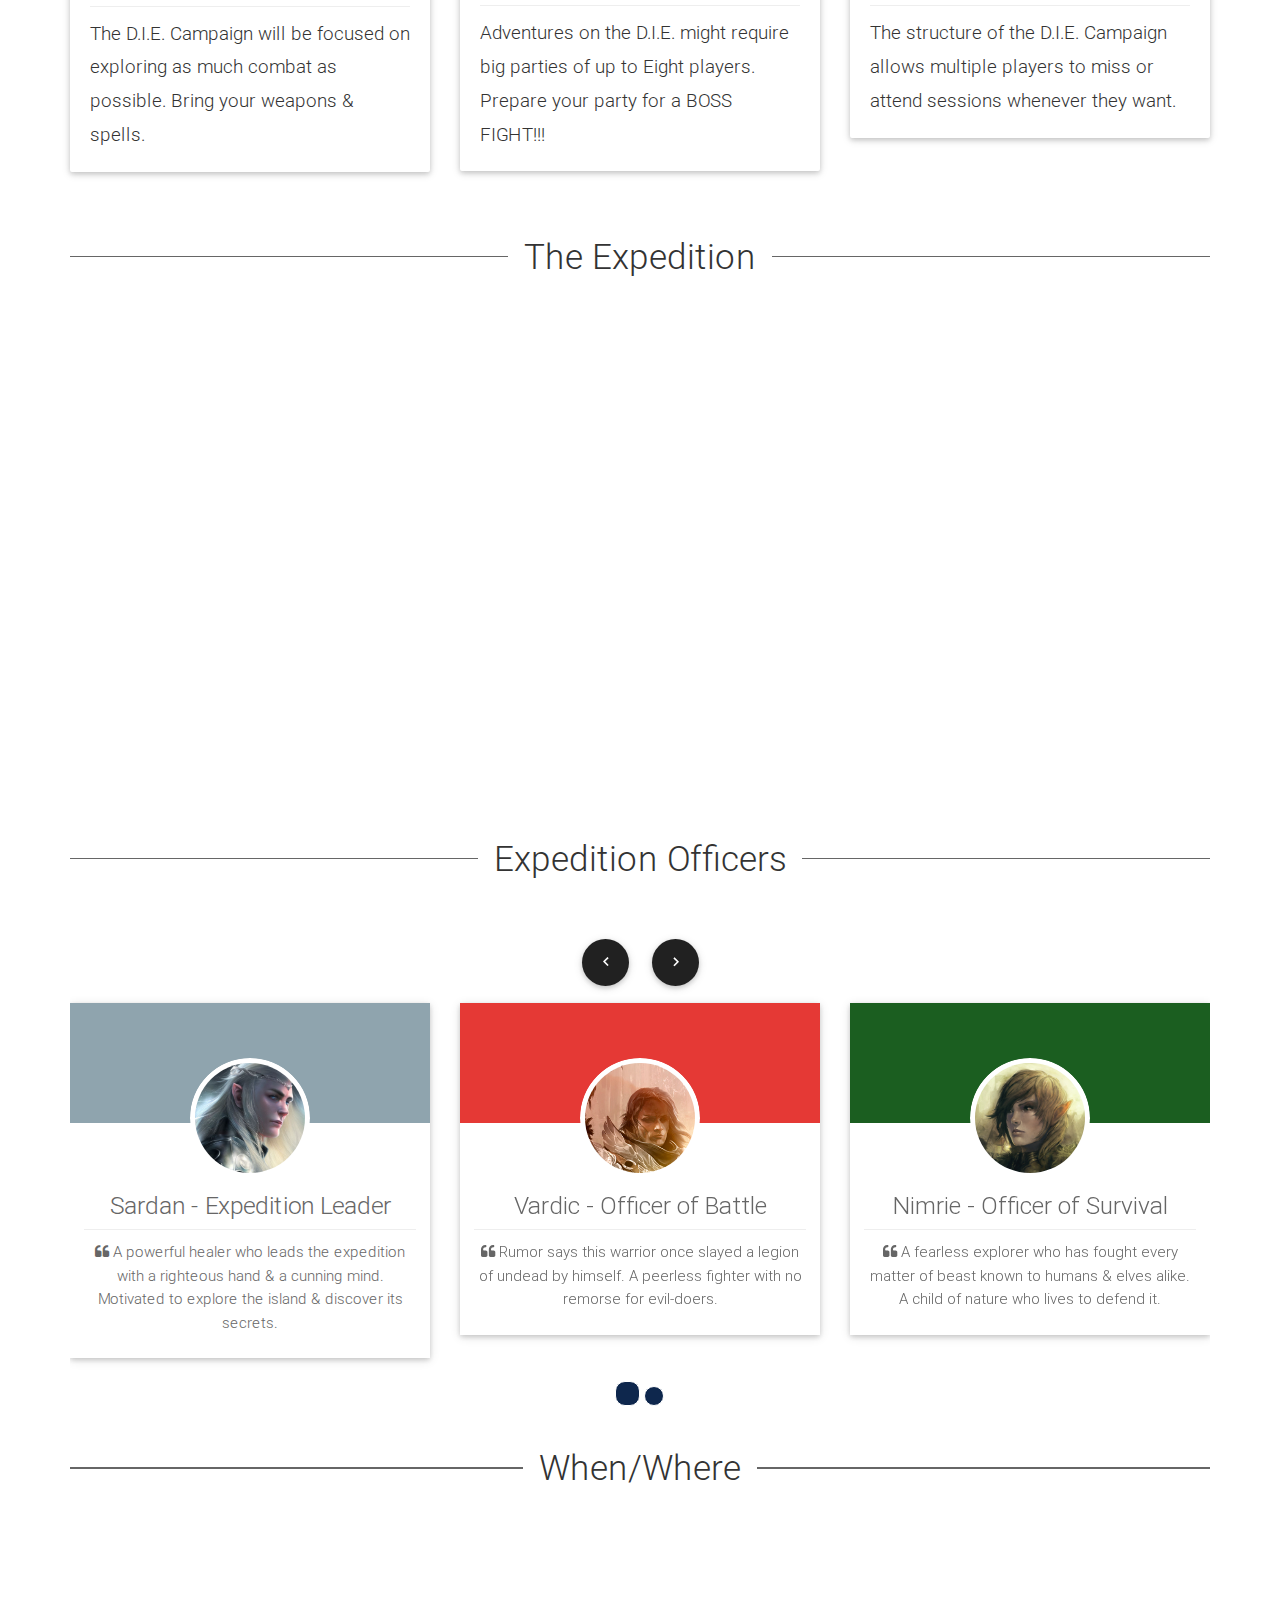
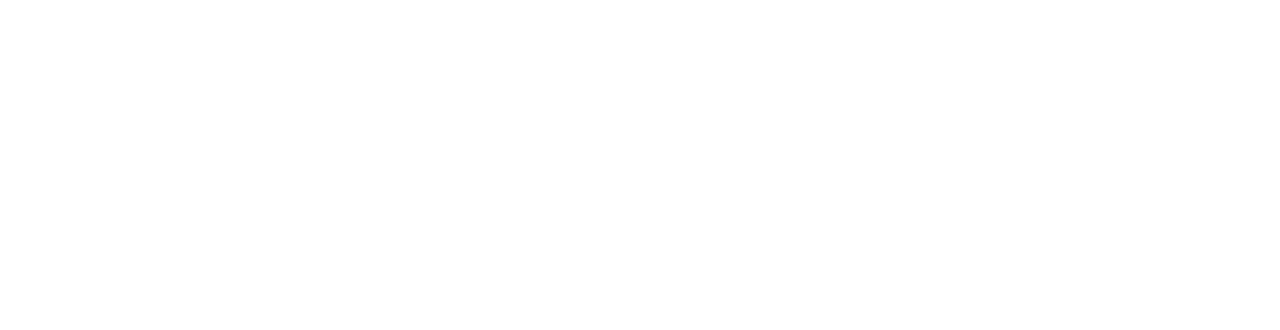
==== commit ca7386ae: "Officer Update!" ====
--- a/index.html
+++ b/index.html
@@ -10,7 +10,7 @@
     <!-- Material Design Icons -->
     <link href="https://fonts.googleapis.com/icon?family=Material+Icons" rel="stylesheet">
 
-    <link rel='shortcut icon' type='image/x-icon' href='/favicon.ico' />
+    <link rel='shortcut icon' type='image/x-icon' href='favicon.ico' />
 
     <!-- Font Awesome -->
     <link rel="stylesheet" href="https://maxcdn.bootstrapcdn.com/font-awesome/4.4.0/css/font-awesome.min.css">
@@ -23,6 +23,18 @@
 
     <!-- Template styles -->
     <link href="css/style.css" rel="stylesheet">
+
+
+    <!--GA-->
+    <script>
+      (function(i,s,o,g,r,a,m){i['GoogleAnalyticsObject']=r;i[r]=i[r]||function(){
+      (i[r].q=i[r].q||[]).push(arguments)},i[r].l=1*new Date();a=s.createElement(o),
+      m=s.getElementsByTagName(o)[0];a.async=1;a.src=g;m.parentNode.insertBefore(a,m)
+      })(window,document,'script','https://www.google-analytics.com/analytics.js','ga');
+
+      ga('create', 'UA-29262348-2', 'auto');
+      ga('send', 'pageview');
+    </script>
 
 </head>
 
@@ -244,13 +256,13 @@
                            <!-- Card -->
                            <div class="col-sm-4 item-card">
                                <div class="testimonial-card z-depth-1 hoverable">
-                                   <div class="card-up yellow darken-4">
-                                   </div>
-                                   <div class="avatar"><img src="assets/portraits/unknown.png" class="img-circle img-responsive">
-                                   </div>
-                                   <div class="card-content">
-                                       <h5>Guild Leader</h5>
-                                       <p><i class="fa fa-quote-left"></i> A powerful healer who leads the expedition with a righteous hand & a cunning mind. He continues to fight against the terrors of the underdark.</p></div>
+                                   <div class="card-up rgba-bluegrey-strong">
+                                   </div>
+                                   <div class="avatar"><img src="assets/portraits/Sardan.jpg" class="img-circle img-responsive">
+                                   </div>
+                                   <div class="card-content">
+                                       <h5>Sardan - Expedition Leader</h5>
+                                       <p><i class="fa fa-quote-left"></i> A powerful healer who leads the expedition with a righteous hand & a cunning mind. Motivated to explore the island & discover its secrets.</p></div>
                                </div>
                            </div>
                            <!-- /.Card -->
@@ -260,10 +272,10 @@
                                <div class="testimonial-card z-depth-1 hoverable">
                                    <div class="card-up red darken-1">
                                    </div>
-                                   <div class="avatar"><img src="assets/portraits/unknown.png" class="img-circle img-responsive">
-                                   </div>
-                                   <div class="card-content">
-                                       <h5>Officer of Battle</h5>
+                                   <div class="avatar"><img src="assets/portraits/Vardic.jpg" class="img-circle img-responsive">
+                                   </div>
+                                   <div class="card-content">
+                                       <h5>Vardic - Officer of Battle</h5>
                                        <p><i class="fa fa-quote-left"></i> Rumor says this warrior once slayed a legion of undead by himself. A peerless fighter with no remorse for evil-doers. </p></div>
                                </div>
                            </div>
@@ -274,10 +286,10 @@
                                <div class="testimonial-card z-depth-1 hoverable">
                                    <div class="card-up green darken-4">
                                    </div>
-                                   <div class="avatar"><img src="assets/portraits/unknown.png" class="img-circle img-responsive">
-                                   </div>
-                                   <div class="card-content">
-                                       <h5>Officer of Survival</h5>
+                                   <div class="avatar"><img src="assets/portraits/Nimrie.jpg" class="img-circle img-responsive">
+                                   </div>
+                                   <div class="card-content">
+                                       <h5>Nimrie - Officer of Survival</h5>
                                        <p><i class="fa fa-quote-left"></i> A fearless explorer who has fought every matter of beast known to humans & elves alike. A child of nature who lives to defend it. </p></div>
                                </div>
                            </div>
@@ -295,13 +307,14 @@
                            <!-- Card -->
                            <div class="col-sm-4 item-card">
                                <div class="testimonial-card z-depth-1 hoverable">
-                                   <div class="card-up grey darken-2">
-                                   </div>
-                                   <div class="avatar"><img src="assets/portraits/unknown.png" class="img-circle img-responsive">
-                                   </div>
-                                   <div class="card-content">
-                                       <h5>Officer of Secrets</h5>
-                                       <p><i class="fa fa-quote-left"></i> Vague rumors and whispers suggest the guild has a strange collection of officers...</p>                                   </div>
+                                   <div class="card-up deep-purple accent-3">
+                                   </div>
+                                   <div class="avatar"><img src="assets/portraits/Zanna.jpg" class="img-circle img-responsive">
+                                   </div>
+                                   <div class="card-content">
+                                       <h5>Zanna - Officer of Secrets</h5>
+                                       <p><i class="fa fa-quote-left"></i> Mysterious gnome who is constantly in the search of more knowledge.</p>
+                                   </div>
                                </div>
                            </div>
                            <!-- /.Card -->
@@ -309,13 +322,14 @@
                            <!-- Card -->
                            <div class="col-sm-4 item-card  hidden-xs">
                                <div class="testimonial-card z-depth-1 hoverable">
-                                   <div class="card-up purple">
-                                   </div>
-                                   <div class="avatar"><img src="assets/portraits/unknown.png" class="img-circle img-responsive">
-                                   </div>
-                                   <div class="card-content">
-                                       <h5>Officer of Biology</h5>
-                                       <p><i class="fa fa-quote-left"></i> Vague rumors and whispers suggest the guild has a strange collection of officers...</p>                                   </div>
+                                   <div class="card-up teal darken-3">
+                                   </div>
+                                   <div class="avatar"><img src="assets/portraits/Nadarr.jpg" class="img-circle img-responsive">
+                                   </div>
+                                   <div class="card-content">
+                                       <h5>Nadarr - Officer of Biology</h5>
+                                       <p><i class="fa fa-quote-left"></i> Condescending warlock who loves poking around inside corpses of odd animals.</p>
+                                    </div>
                                </div>
                            </div>
                            <!-- /.Card -->
@@ -323,13 +337,14 @@
                            <!-- Card -->
                            <div class="col-sm-4 item-card  hidden-xs">
                                <div class="testimonial-card z-depth-1 hoverable">
-                                   <div class="card-up yellow darken-3">
-                                   </div>
-                                   <div class="avatar"><img src="assets/portraits/unknown.png" class="img-circle img-responsive">
-                                   </div>
-                                   <div class="card-content">
-                                       <h5>Officer of the Treasury</h5>
-                                       <p><i class="fa fa-quote-left"></i> Vague rumors and whispers suggest the guild has a strange collection of officers...</p>                                   </div>
+                                   <div class="card-up yellow darken-2">
+                                   </div>
+                                   <div class="avatar"><img src="assets/portraits/Mosa.jpg" class="img-circle img-responsive">
+                                   </div>
+                                   <div class="card-content">
+                                       <h5>Mosa - Officer of the Treasury</h5>
+                                       <p><i class="fa fa-quote-left"></i> Outspoken halfling who runs the day to day operations of the expedition. Can't wait to retire.</p>
+                                   </div>
                                </div>
                            </div>
                            <!-- /.Card -->
@@ -364,7 +379,7 @@
                         </li>
 
                         <li class="wow fadeInUp" data-wow-delay="0.3s"><a class="btn-floating btn-small waves-effect waves-light blue-grey" data-toggle="modal" data-target="#contact-form"><i class="material-icons">query_builder</i></a>
-                            <p>Sundays 12-5pm</p>
+                            <p>Sundays 12-4pm</p>
                         </li>
 
                         <li class="wow fadeInUp" data-wow-delay="0.4s"><a class="btn-floating btn-small waves-effect waves-light blue-grey" data-toggle="modal" data-target="#contact-form"><i class="material-icons">phone</i></a>
@@ -424,7 +439,6 @@
     <script>
         new WOW().init();
     </script>
-
 </body>
 
 </html>
--- a/css/style.css
+++ b/css/style.css
@@ -203,3 +203,8 @@
     background-color: #000;
     margin-bottom: -30px;
 }
+
+.unavailable {
+  opacity: 0.5;
+  pointer-events: none;
+}
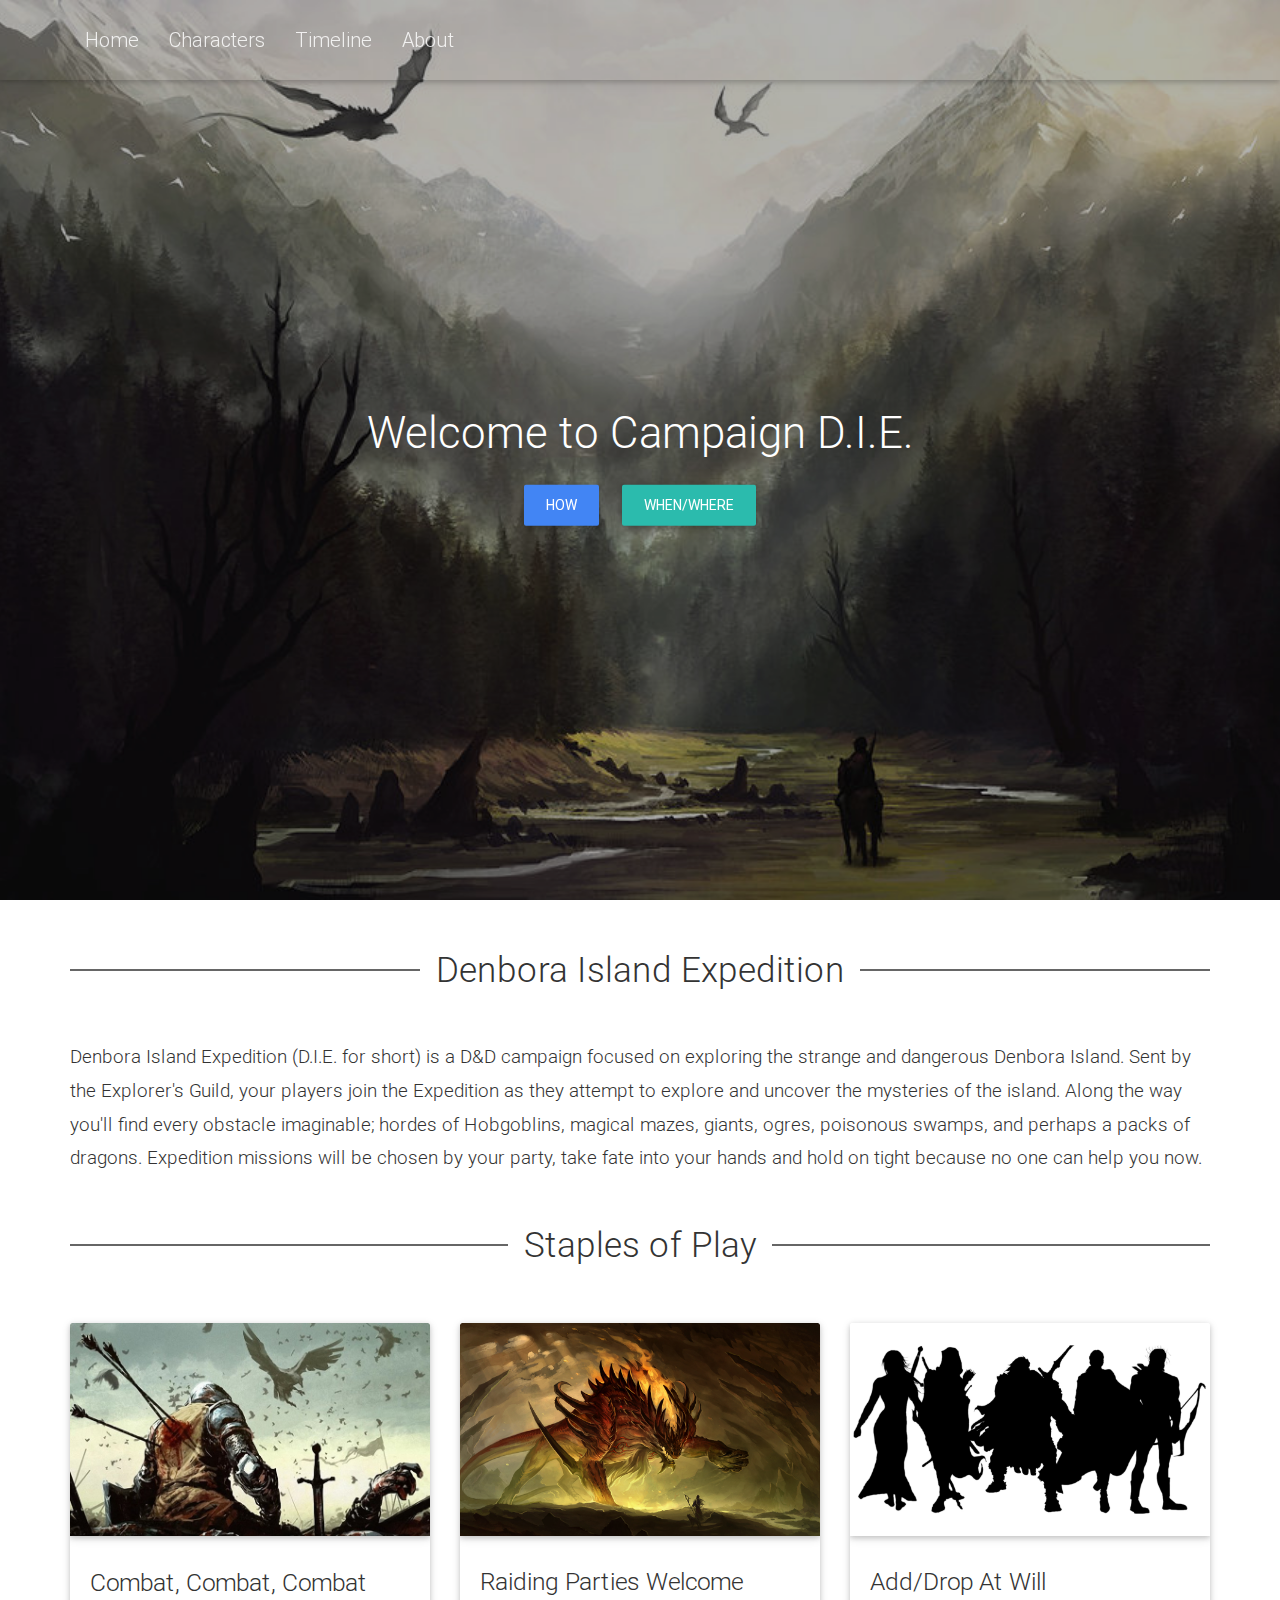
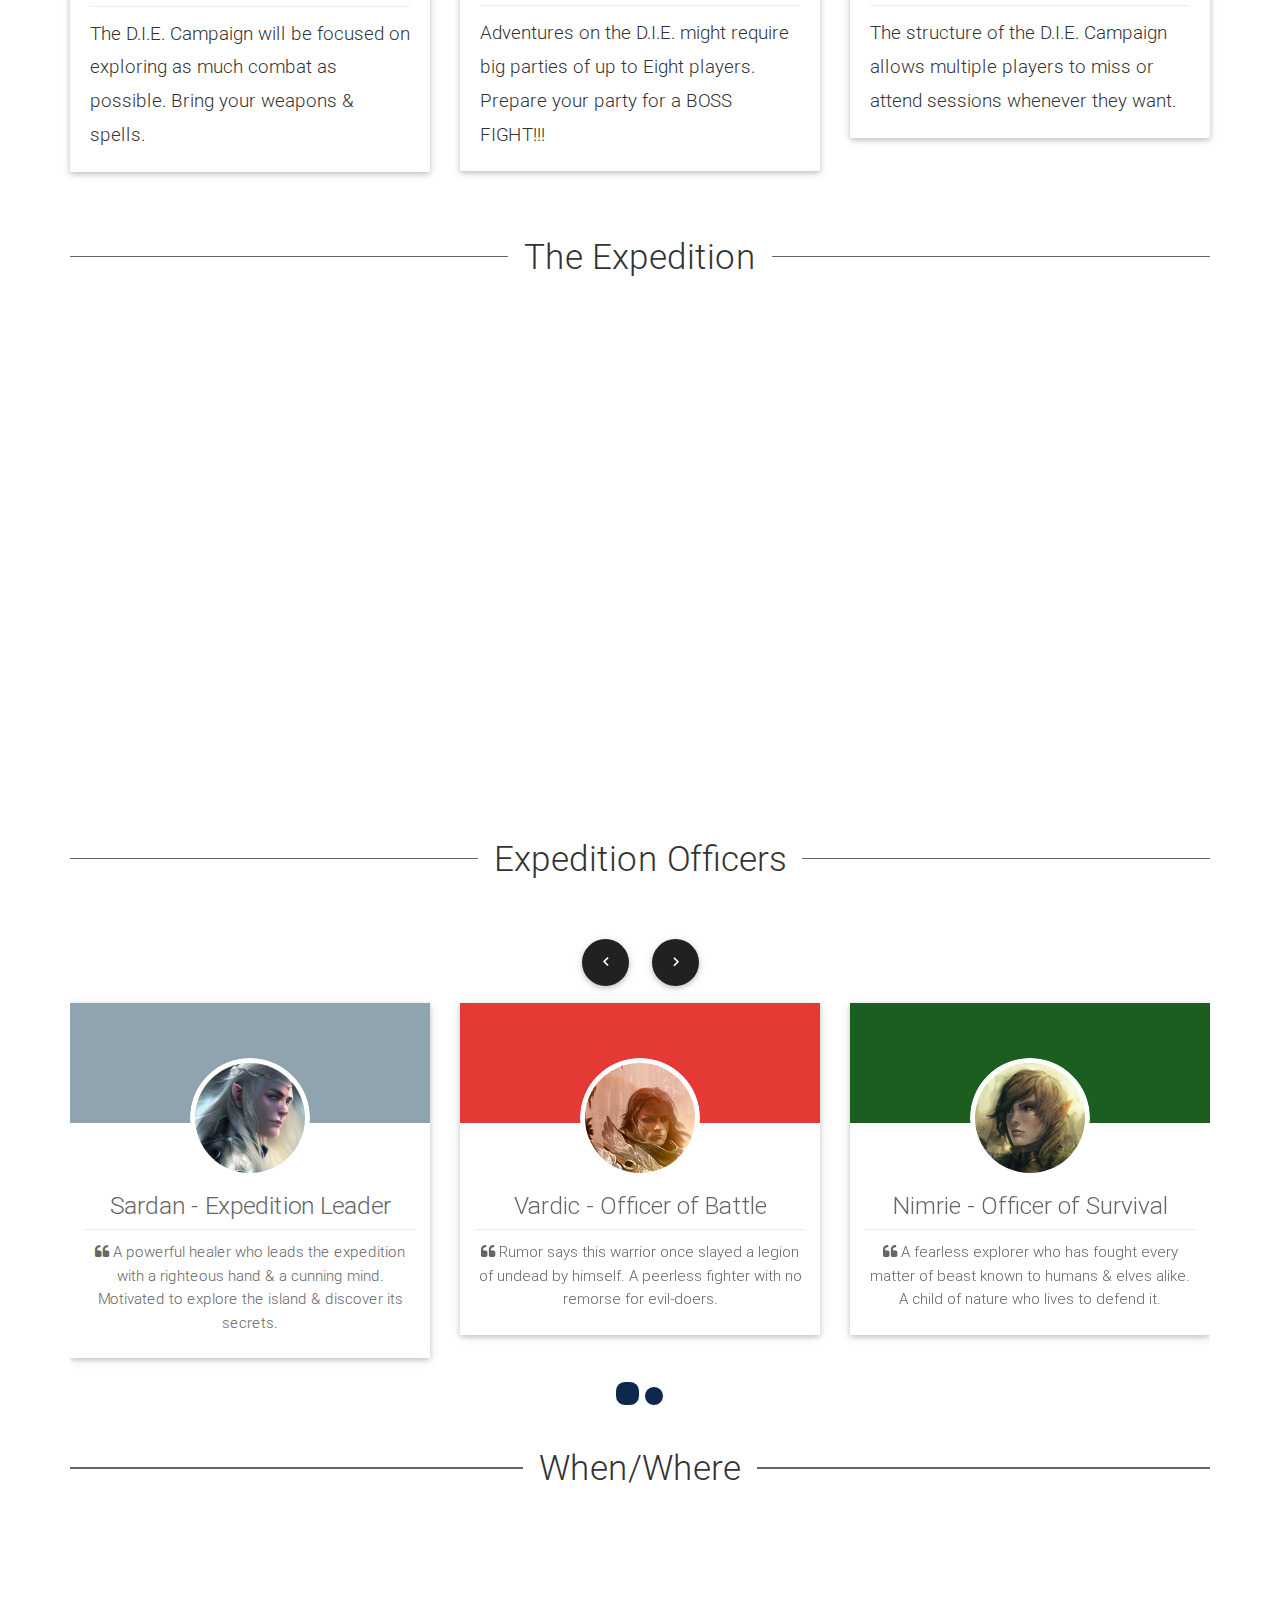
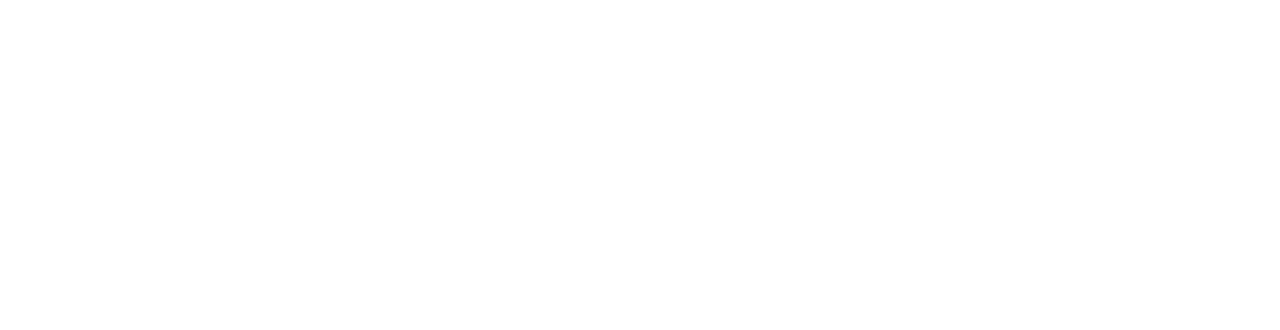
==== commit bec80646: "Fall update" ====
--- a/index.html
+++ b/index.html
@@ -314,6 +314,7 @@
                                    <div class="card-content">
                                        <h5>Zanna - Officer of Secrets</h5>
                                        <p><i class="fa fa-quote-left"></i> Mysterious gnome who is constantly in the search of more knowledge.</p>
+                                       <br />
                                    </div>
                                </div>
                            </div>
@@ -329,6 +330,7 @@
                                    <div class="card-content">
                                        <h5>Nadarr - Officer of Biology</h5>
                                        <p><i class="fa fa-quote-left"></i> Condescending warlock who loves poking around inside corpses of odd animals.</p>
+                                       <br />
                                     </div>
                                </div>
                            </div>
@@ -344,6 +346,7 @@
                                    <div class="card-content">
                                        <h5>Mosa - Officer of the Treasury</h5>
                                        <p><i class="fa fa-quote-left"></i> Outspoken halfling who runs the day to day operations of the expedition. Can't wait to retire.</p>
+                                       <br />
                                    </div>
                                </div>
                            </div>
@@ -379,7 +382,7 @@
                         </li>
 
                         <li class="wow fadeInUp" data-wow-delay="0.3s"><a class="btn-floating btn-small waves-effect waves-light blue-grey" data-toggle="modal" data-target="#contact-form"><i class="material-icons">query_builder</i></a>
-                            <p>Sundays 12-4pm</p>
+                            <p>Sundays 6 -10 pm</p>
                         </li>
 
                         <li class="wow fadeInUp" data-wow-delay="0.4s"><a class="btn-floating btn-small waves-effect waves-light blue-grey" data-toggle="modal" data-target="#contact-form"><i class="material-icons">phone</i></a>
@@ -413,7 +416,7 @@
     <script src="http://maps.google.com/maps/api/js?sensor=false"></script>
     <script>
         function init_map() {
-            var var_location = new google.maps.LatLng(33.430287, -111.956620);
+            var var_location = new google.maps.LatLng(33.430154, -111.954641);
 
             var var_mapoptions = {
                 center: var_location,
--- a/css/style.css
+++ b/css/style.css
@@ -26,6 +26,14 @@
   background: url("../assets/images/party.jpg") no-repeat center center fixed;
 }
 
+.about-bg-img {
+  background: url("../assets/images/explorers.jpg") no-repeat center center fixed;
+}
+
+.timeline-bg-img {
+  background: url("../assets/images/explorers.jpg") no-repeat center center fixed;
+}
+
 .full-bg {
   -webkit-background-size: cover;
   -moz-background-size: cover;
@@ -208,3 +216,165 @@
   opacity: 0.5;
   pointer-events: none;
 }
+
+.about-well {
+    min-height: 20px;
+    padding: 19px;
+    margin-bottom: 20px;
+    background-color: rgba(47, 47, 47, 0.5);
+    border-radius: 4px;
+    -webkit-box-shadow: inset 0 1px 1px rgba(0,0,0,0.05);
+    box-shadow: inset 0 1px 1px rgba(0,0,0,0.05);
+}
+
+.timeline {
+  list-style: none;
+  padding: 20px 0 20px;
+  position: relative;
+}
+
+.timeline:before {
+  top: 0;
+  bottom: 0;
+  position: absolute;
+  content: " ";
+  width: 3px;
+  background-color: #eeeeee;
+  left: 50%;
+  margin-left: -1.5px;
+}
+
+.timeline > li {
+  margin-bottom: 20px;
+  position: relative;
+}
+
+.timeline > li:before,
+.timeline > li:after {
+  content: " ";
+  display: table;
+}
+
+.timeline > li:after {
+  clear: both;
+}
+
+.timeline > li:before,
+.timeline > li:after {
+  content: " ";
+  display: table;
+}
+
+.timeline > li:after {
+  clear: both;
+}
+
+.timeline > li > .timeline-panel {
+  width: 46%;
+  float: left;
+  border: 1px solid #d4d4d4;
+  border-radius: 2px;
+  padding: 20px;
+  position: relative;
+  -webkit-box-shadow: 0 1px 6px rgba(0, 0, 0, 0.175);
+  box-shadow: 0 1px 6px rgba(0, 0, 0, 0.175);
+}
+
+.timeline > li > .timeline-panel:before {
+  position: absolute;
+  top: 26px;
+  right: -15px;
+  display: inline-block;
+  border-top: 15px solid transparent;
+  border-left: 15px solid #ccc;
+  border-right: 0 solid #ccc;
+  border-bottom: 15px solid transparent;
+  content: " ";
+}
+
+.timeline > li > .timeline-panel:after {
+  position: absolute;
+  top: 27px;
+  right: -14px;
+  display: inline-block;
+  border-top: 14px solid transparent;
+  border-left: 14px solid #fff;
+  border-right: 0 solid #fff;
+  border-bottom: 14px solid transparent;
+  content: " ";
+}
+
+.timeline > li > .timeline-badge {
+  color: #fff;
+  width: 50px;
+  height: 50px;
+  line-height: 50px;
+  font-size: 1.4em;
+  text-align: center;
+  position: absolute;
+  top: 16px;
+  left: 50%;
+  margin-left: -25px;
+  background-color: #999999;
+
+  border-top-right-radius: 50%;
+  border-top-left-radius: 50%;
+  border-bottom-right-radius: 50%;
+  border-bottom-left-radius: 50%;
+}
+
+.timeline > li.timeline-inverted > .timeline-panel {
+  float: right;
+}
+
+.timeline > li.timeline-inverted > .timeline-panel:before {
+  border-left-width: 0;
+  border-right-width: 15px;
+  left: -15px;
+  right: auto;
+}
+
+.timeline > li.timeline-inverted > .timeline-panel:after {
+  border-left-width: 0;
+  border-right-width: 14px;
+  left: -14px;
+  right: auto;
+}
+
+.timeline-badge.primary {
+  background-color: #2e6da4 !important;
+}
+
+.timeline-badge.success {
+  background-color: #3f903f !important;
+}
+
+.timeline-badge.warning {
+  background-color: #f0ad4e !important;
+}
+
+.timeline-badge.danger {
+  background-color: #d9534f !important;
+}
+
+.timeline-badge.info {
+  background-color: #5bc0de !important;
+}
+
+.timeline-title {
+  margin-top: 0;
+  color: inherit;
+}
+
+.timeline-body > p,
+.timeline-body > ul {
+  margin-bottom: 0;
+}
+
+.timeline-body > p + p {
+  margin-top: 5px;
+}
+
+.text-muted-characters{
+  color: #743f77;
+}
